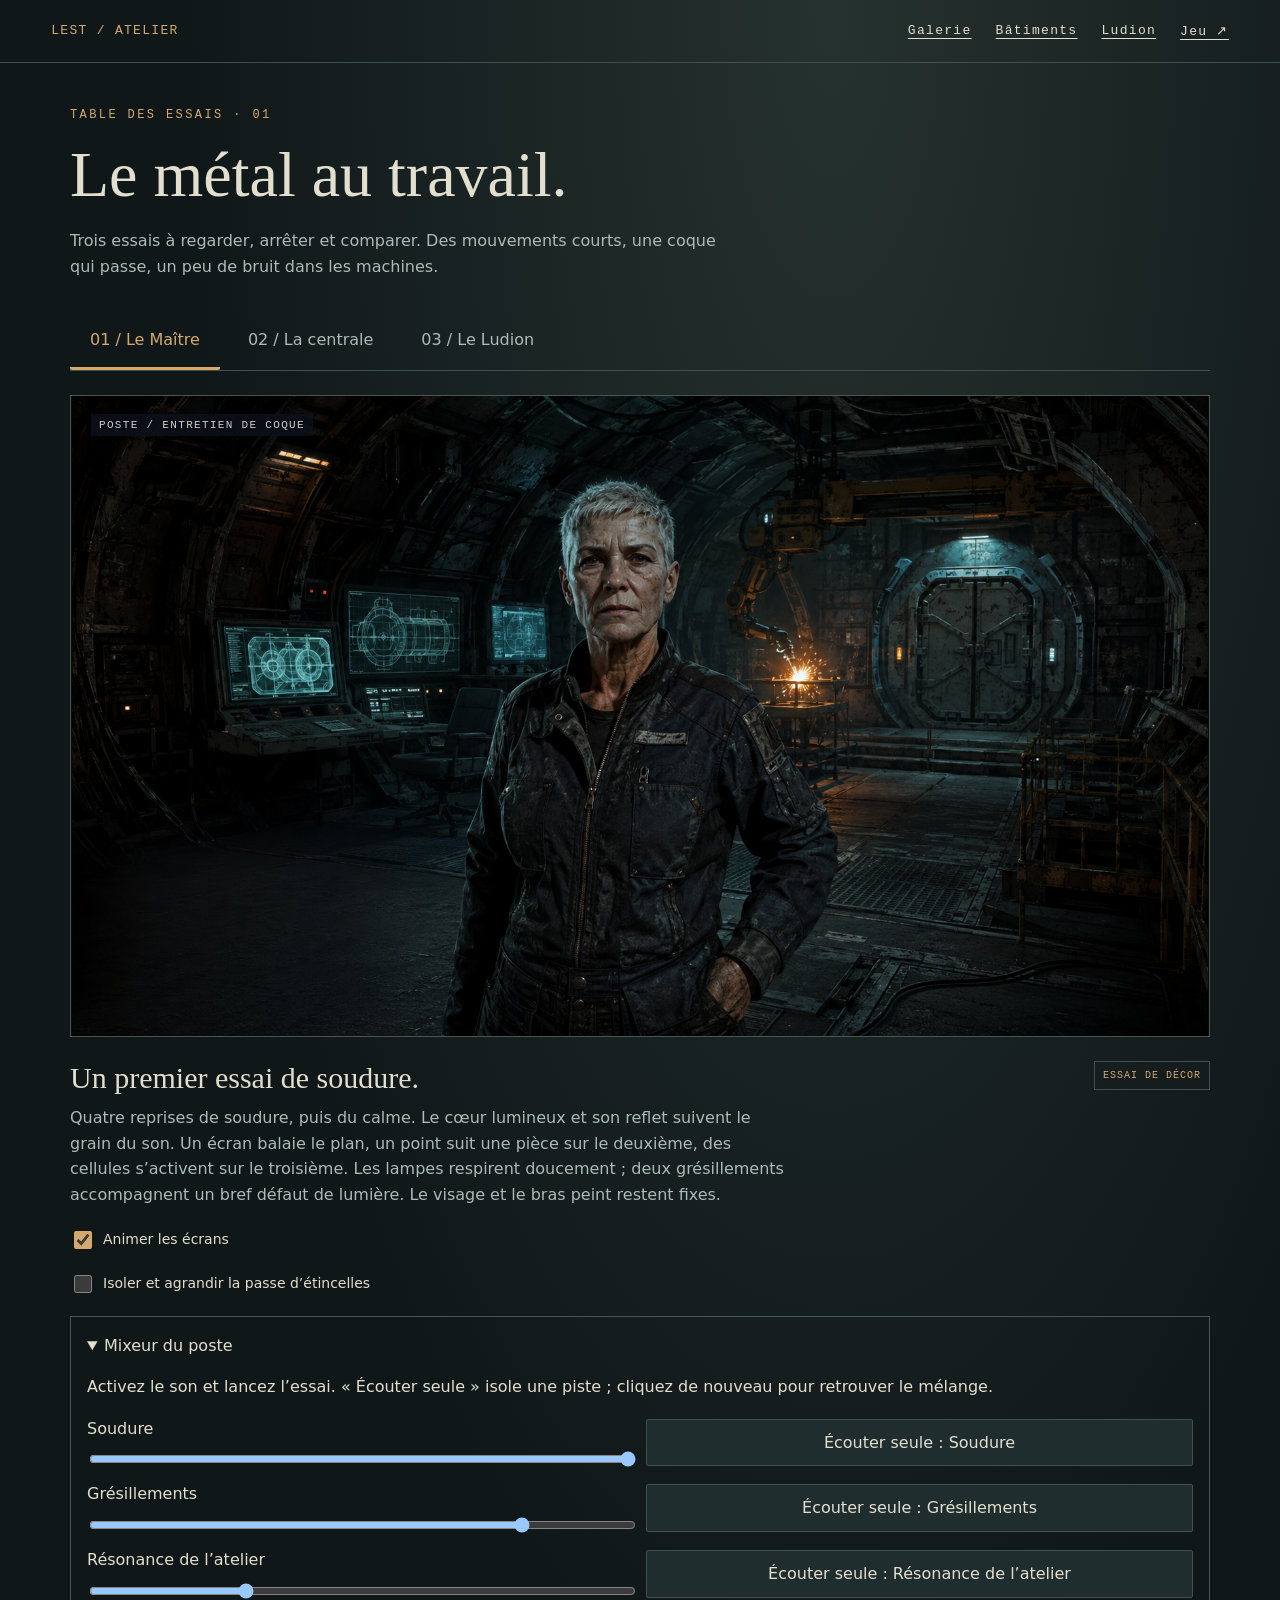
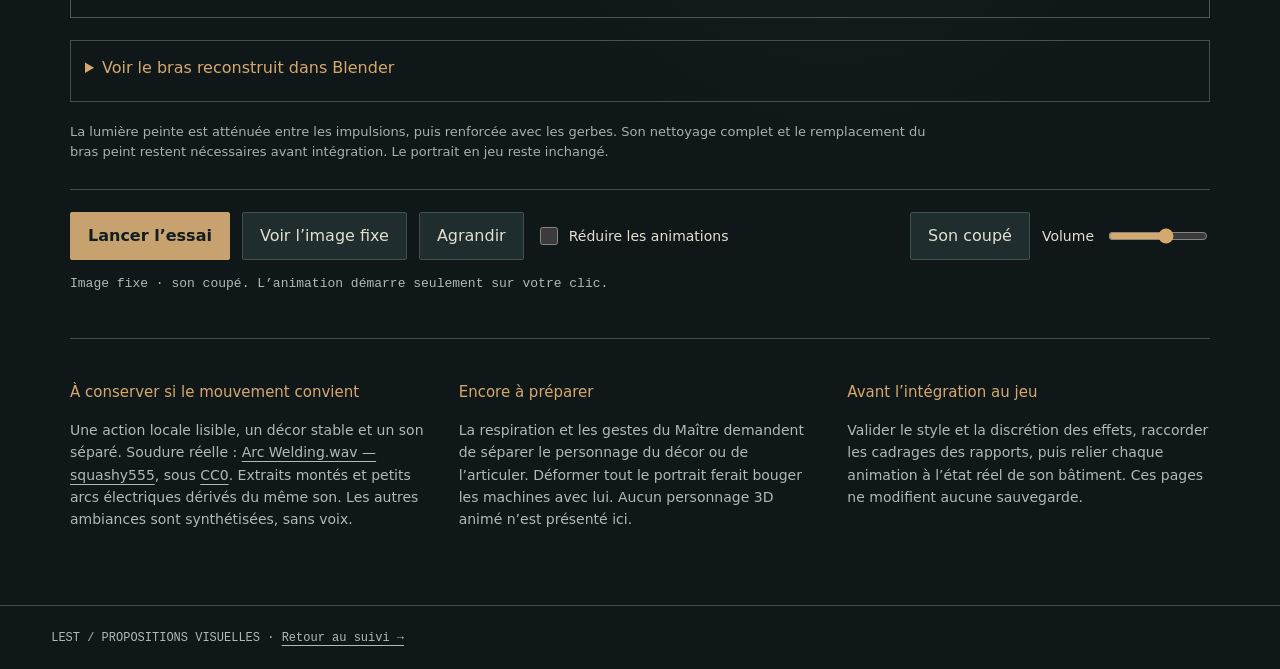
==== animations.html @ 98e08c45 "Publie la composition sonore et visuelle synchronisée du Maître" ====
<!doctype html>
<html lang="fr"><head><meta charset="utf-8"><meta name="viewport" content="width=device-width,initial-scale=1"><title>LEST — essais en mouvement</title><link rel="stylesheet" href="outils/animations/demos.css"></head>
<body><header><a href="atelier.html">LEST / ATELIER</a><nav aria-label="Navigation"><a href="galerie.html">Galerie</a><a href="modeles.html">Bâtiments</a><a href="ludion.html">Ludion</a><a href="index.html">Jeu ↗</a></nav></header>
<main><p class="surtitre">TABLE DES ESSAIS · 01</p><h1>Le métal au travail.</h1><p class="introduction">Trois essais à regarder, arrêter et comparer. Des mouvements courts, une coque qui passe, un peu de bruit dans les machines.</p>
<div class="choix" role="tablist" aria-label="Choisir un essai"><button role="tab" aria-selected="true" aria-controls="maitre" id="onglet-maitre" data-scene="maitre">01 / Le Maître</button><button role="tab" aria-selected="false" aria-controls="centrale" id="onglet-centrale" data-scene="centrale" tabindex="-1">02 / La centrale</button><button role="tab" aria-selected="false" aria-controls="entree" id="onglet-entree" data-scene="entree" tabindex="-1">03 / Le Ludion</button></div>
<section id="maitre" class="essai" role="tabpanel" aria-labelledby="onglet-maitre"><div class="cadre" id="cadre-maitre"><img id="fond-maitre" src="assets/conseiller-maitre.png" alt="Le Maître devant son établi, bras de soudure derrière son épaule"><canvas id="soudure" width="1672" height="941" aria-hidden="true"></canvas><span class="etiquette">POSTE / ENTRETIEN DE COQUE</span><button class="pause-cadre" hidden>Pause</button></div><div class="legende"><div><h2>Un premier essai de soudure.</h2><p>Quatre reprises de soudure, puis du calme. Le cœur lumineux et son reflet suivent le grain du son. Un écran balaie le plan, un point suit une pièce sur le deuxième, des cellules s’activent sur le troisième. Les lampes respirent doucement ; deux grésillements accompagnent un bref défaut de lumière. Le visage et le bras peint restent fixes.</p></div><span class="badge">ESSAI DE DÉCOR</span></div><label class="option"><input id="ecrans-actifs" type="checkbox" checked> Animer les écrans</label><label class="option"><input id="passe-seule" type="checkbox"> Isoler et agrandir la passe d’étincelles</label><details id="mixeur-maitre" open><summary>Mixeur du poste</summary><p>Activez le son et lancez l’essai. « Écouter seule » isole une piste ; cliquez de nouveau pour retrouver le mélange.</p><div class="mixeur"><label>Soudure<input id="mix-soudure" type="range" min="0" max="100" value="100" aria-label="Volume Soudure"></label><button data-solo="soudure" aria-pressed="false">Écouter seule : Soudure</button><label>Grésillements<input id="mix-lampes" type="range" min="0" max="100" value="80" aria-label="Volume Grésillements"></label><button data-solo="lampes" aria-pressed="false">Écouter seule : Grésillements</button><label>Résonance de l’atelier<input id="mix-resonance" type="range" min="0" max="100" value="28" aria-label="Volume Résonance de l’atelier"></label><button data-solo="resonance" aria-pressed="false">Écouter seule : Résonance de l’atelier</button></div></details><details id="bras-etude"><summary>Voir le bras reconstruit dans Blender</summary><div class="bras-apercu"><video id="bras-video" controls muted playsinline loop preload="none" poster="assets/demos/nuit-v01/bras-maitre-repos.png?v=4" data-src="assets/demos/nuit-v01/bras-maitre.mp4?v=4" aria-label="Bras de soudure articulé, proposition Blender"></video><div><h3>Épaule, coude, poignet.</h3><figure class="reference-bras"><div role="img" aria-label="Détail du bras dans le portrait original"></div><figcaption>Référence dans le portrait</figcaption></figure><p>Seconde version : double bras, carters à pans coupés, prises, vérins, flexibles et torche annelée, avec une petite oscillation des articulations. Les parties cachées sont interprétées. Ce bras n’est pas encore superposé au décor : il faut d’abord retirer celui qui est peint.</p><a href="assets/demos/nuit-v01/bras-maitre.glb" download>Télécharger le modèle 3D animé (GLB)</a></div></div></details><p class="limite" id="etat-maitre">La lumière peinte est atténuée entre les impulsions, puis renforcée avec les gerbes. Son nettoyage complet et le remplacement du bras peint restent nécessaires avant intégration. Le portrait en jeu reste inchangé.</p></section>
<section id="centrale" class="essai" role="tabpanel" aria-labelledby="onglet-centrale" hidden><div class="cadre batiment"><img src="assets/demos/nuit-v01/centrale-repos.png" alt="Centrale en acier et bronze, rotor visible dans son carter"><video id="video-centrale" playsinline muted loop preload="none" data-src="assets/demos/nuit-v01/centrale.mp4" aria-label="Boucle de ventilation de la centrale"></video><span class="etiquette">CENTRALE / VENTILATION</span><button class="pause-cadre" hidden>Pause</button></div><div class="legende"><div><h2>Le carter tient. Les pales tournent.</h2><p>Le modèle existant prend son premier mouvement : une ventilation lente, visible au-dessus de la cuve.</p></div><span class="badge">BOUCLE 3D</span></div><p class="limite">L’arrêt est une comparaison visuelle. Cet essai ne commande ni la production ni les stocks du jeu.</p></section>
<section id="entree" class="essai" role="tabpanel" aria-labelledby="onglet-entree" hidden><div class="cadre"><img src="assets/demos/nuit-v01/entree-repos.png" alt="Estran sous la lumière orange d’Amer"><video id="video-entree" playsinline muted preload="none" data-src="assets/demos/nuit-v01/entree.mp4" aria-label="Essai d’entrée du Ludion, quinze secondes"></video><div id="texte-entree" aria-hidden="true"></div><span class="etiquette">AMER / PREMIÈRE APPROCHE</span><button class="pause-cadre" hidden>Pause</button></div><div class="legende"><div><h2>Du corps lointain aux reprises de coque.</h2><p>Estran, le passage du Ludion, puis une consigne écrite sur le métal. Trois plans, quinze secondes.</p></div><span class="badge">MONTAGE 3D</span></div><label class="option"><input type="checkbox" id="avec-texte"> Afficher des lignes du prologue au centre</label><p class="limite">Texture d’Estran partagée avec l’atlas. Nouveau modèle du Ludion ; matières et mouvement encore à valider. L’ancienne cinématique est conservée dans la galerie.</p></section>
<div class="commandes"><button id="lecture" class="primaire">Lancer l’essai</button><button id="fixe">Voir l’image fixe</button><button id="plein-ecran">Agrandir</button><label><input type="checkbox" id="reduire"> Réduire les animations</label><div class="son"><button id="son" aria-pressed="false">Son coupé</button><label for="volume">Volume</label><input id="volume" type="range" min="0" max="100" value="60"></div></div><p id="statut" role="status">Image fixe · son coupé. L’animation démarre seulement sur votre clic.</p>
<div class="bilan"><article><h3>À conserver si le mouvement convient</h3><p>Une action locale lisible, un décor stable et un son séparé. Soudure réelle : <a href="https://freesound.org/people/squashy555/sounds/256915/">Arc Welding.wav — squashy555</a>, sous <a href="https://creativecommons.org/publicdomain/zero/1.0/">CC0</a>. Extraits montés et petits arcs électriques dérivés du même son. Les autres ambiances sont synthétisées, sans voix.</p></article><article><h3>Encore à préparer</h3><p>La respiration et les gestes du Maître demandent de séparer le personnage du décor ou de l’articuler. Déformer tout le portrait ferait bouger les machines avec lui. Aucun personnage 3D animé n’est présenté ici.</p></article><article><h3>Avant l’intégration au jeu</h3><p>Valider le style et la discrétion des effets, raccorder les cadrages des rapports, puis relier chaque animation à l’état réel de son bâtiment. Ces pages ne modifient aucune sauvegarde.</p></article></div>
</main><footer>LEST / PROPOSITIONS VISUELLES · <a href="atelier.html">Retour au suivi →</a></footer><script src="outils/animations/rythme-maitre.js?v=5"></script><script src="outils/animations/poste-maitre.js?v=5"></script><script src="outils/animations/sons-maitre.js?v=5"></script><script src="outils/animations/mixeur.js?v=5"></script><script src="outils/animations/demos.js?v=5"></script></body></html>
---- outils/animations/demos.css ----
:root{color-scheme:dark;--fond:#101719;--texte:#e2dfcf;--pale:#adbbb7;--cuivre:#d5a96e;--trait:#40504d}*{box-sizing:border-box}body{margin:0;background:radial-gradient(ellipse at 65% 0,#26322f,transparent 55%),var(--fond);color:var(--texte);font:16px/1.6 system-ui,sans-serif}a{color:inherit;text-underline-offset:4px}header{padding:23px 4vw;border-bottom:1px solid var(--trait);display:flex;justify-content:space-between;gap:20px;font:13px monospace;letter-spacing:.1em}header>a{text-decoration:none;color:var(--cuivre)}nav{display:flex;gap:24px}main{max-width:1200px;margin:auto;padding:45px 30px 60px}.surtitre{font:12px monospace;letter-spacing:.2em;color:var(--cuivre);margin:0}h1{font:clamp(36px,5vw,65px)/1.1 Georgia,serif;font-weight:400;margin:18px 0}.introduction{max-width:670px;color:var(--pale);margin:0 0 32px}.choix{display:flex;border-bottom:1px solid var(--trait);gap:8px;margin-bottom:24px}button{font:inherit;color:var(--texte);background:#202d2e;border:1px solid var(--trait);padding:10px 17px;cursor:pointer;min-height:44px;border-radius:2px}button:hover{border-color:var(--cuivre)}button:focus-visible,input:focus-visible,a:focus-visible{outline:2px solid #a1d6d1;outline-offset:4px}.choix button{border:0;background:none;color:var(--pale);border-bottom:3px solid transparent;padding:15px 20px}.choix button[aria-selected=true]{color:var(--cuivre);border-bottom-color:var(--cuivre)}[hidden]{display:none!important}.cadre{position:relative;width:100%;aspect-ratio:1672/941;background:#080b0c;overflow:hidden;border:1px solid #4b5550}.cadre img,.cadre video,.cadre canvas{position:absolute;inset:0;width:100%;height:100%;object-fit:contain}.cadre video{opacity:0}.cadre video.pret{opacity:1}.cadre.batiment{aspect-ratio:16/9;background:#3a3a3a}.etiquette{position:absolute;top:18px;left:20px;padding:5px 8px;background:#0c111bcc;color:#c9d1ca;font:11px monospace;letter-spacing:.12em}.cadre:fullscreen{width:100vw;height:100vh;border:0;aspect-ratio:auto}.cadre:fullscreen canvas{object-fit:contain}.legende{display:flex;justify-content:space-between;gap:30px;margin-top:24px}h2{font:30px/1.15 Georgia,serif;font-weight:400;margin:0 0 10px}.legende p{color:var(--pale);max-width:720px;margin:0}.badge{font:10px monospace;letter-spacing:.1em;color:var(--cuivre);white-space:nowrap;align-self:flex-start;border:1px solid var(--trait);padding:8px}.limite{font-size:13px;color:#a4b2ad;margin:20px 0 26px;max-width:870px}.commandes{display:flex;gap:12px;align-items:center;flex-wrap:wrap;border-top:1px solid var(--trait);padding-top:22px}.primaire{background:#c7a26e;color:#111d1f;border-color:#c7a26e;font-weight:650}.commandes label,.option{font-size:14px;display:flex;align-items:center;gap:8px}.son{display:flex;align-items:center;gap:12px;margin-left:auto}.son input{width:100px;accent-color:var(--cuivre)}input[type=checkbox]{width:18px;height:18px;accent-color:var(--cuivre)}#statut{color:var(--pale);font:13px monospace;min-height:2em;margin:16px 0 36px}.bilan{display:grid;grid-template-columns:repeat(3,1fr);gap:26px;border-top:1px solid var(--trait);padding-top:26px}.bilan h3{font-size:15px;color:var(--cuivre);font-weight:500}.bilan p{font-size:14px;color:var(--pale)}footer{border-top:1px solid var(--trait);padding:25px 4vw;color:var(--pale);font:12px monospace}.option{margin-top:20px}#texte-entree{position:absolute;inset:0;display:flex;align-items:center;justify-content:center;text-align:center;padding:10%;font:clamp(16px,3vw,34px)/1.35 Georgia,serif;color:#efdfc4;text-shadow:0 2px 12px #000,0 0 30px #000;pointer-events:none}@media(max-width:700px){header{flex-direction:column;padding:20px}nav{gap:18px;flex-wrap:wrap}main{padding:28px 16px 40px}.choix{gap:0}.choix button{font-size:12px;padding:13px 9px;flex:1}.etiquette{font-size:8px;top:8px;left:8px;padding:3px}.legende{display:block;margin-top:20px}h2{font-size:26px}.badge{display:inline-block;margin-top:14px}.son{margin-left:0;flex-wrap:wrap}.bilan{grid-template-columns:1fr;gap:0}.commandes{gap:10px}.commandes button{padding:10px 12px}.cadre.batiment{aspect-ratio:1}#statut{line-height:1.5}}

.pause-cadre{position:absolute;bottom:14px;right:14px;background:#101719dc;border-color:#82978d;z-index:2}

#bras-etude{margin-top:22px;border:1px solid var(--trait);padding:14px}#bras-etude summary{cursor:pointer;min-height:32px;color:var(--cuivre)}.bras-apercu{display:grid;grid-template-columns:minmax(0,1fr) minmax(0,1fr);gap:24px;margin-top:18px}.bras-apercu video{width:100%;background:#393939}.bras-apercu p{color:var(--pale);font-size:14px}@media(max-width:700px){.bras-apercu{grid-template-columns:1fr}}

.mixeur{display:grid;grid-template-columns:minmax(160px,1fr) minmax(130px,1fr);gap:12px;align-items:center}.mixeur label{display:grid;gap:8px}.mixeur input{width:100%}.mixeur button[aria-pressed=true]{background:#456462;border-color:#ade8d5}#mixeur-maitre{margin:20px 0;padding:16px;border:1px solid #475753}

.reference-bras{width:170px;margin:12px 0}.reference-bras div{aspect-ratio:5/6;background-image:url(../../assets/conseiller-maitre.png);background-size:668.8% 313.67%;background-position:65.4% 19.5%}.reference-bras figcaption{font-size:12px;color:#a6b7b2;margin-top:5px}
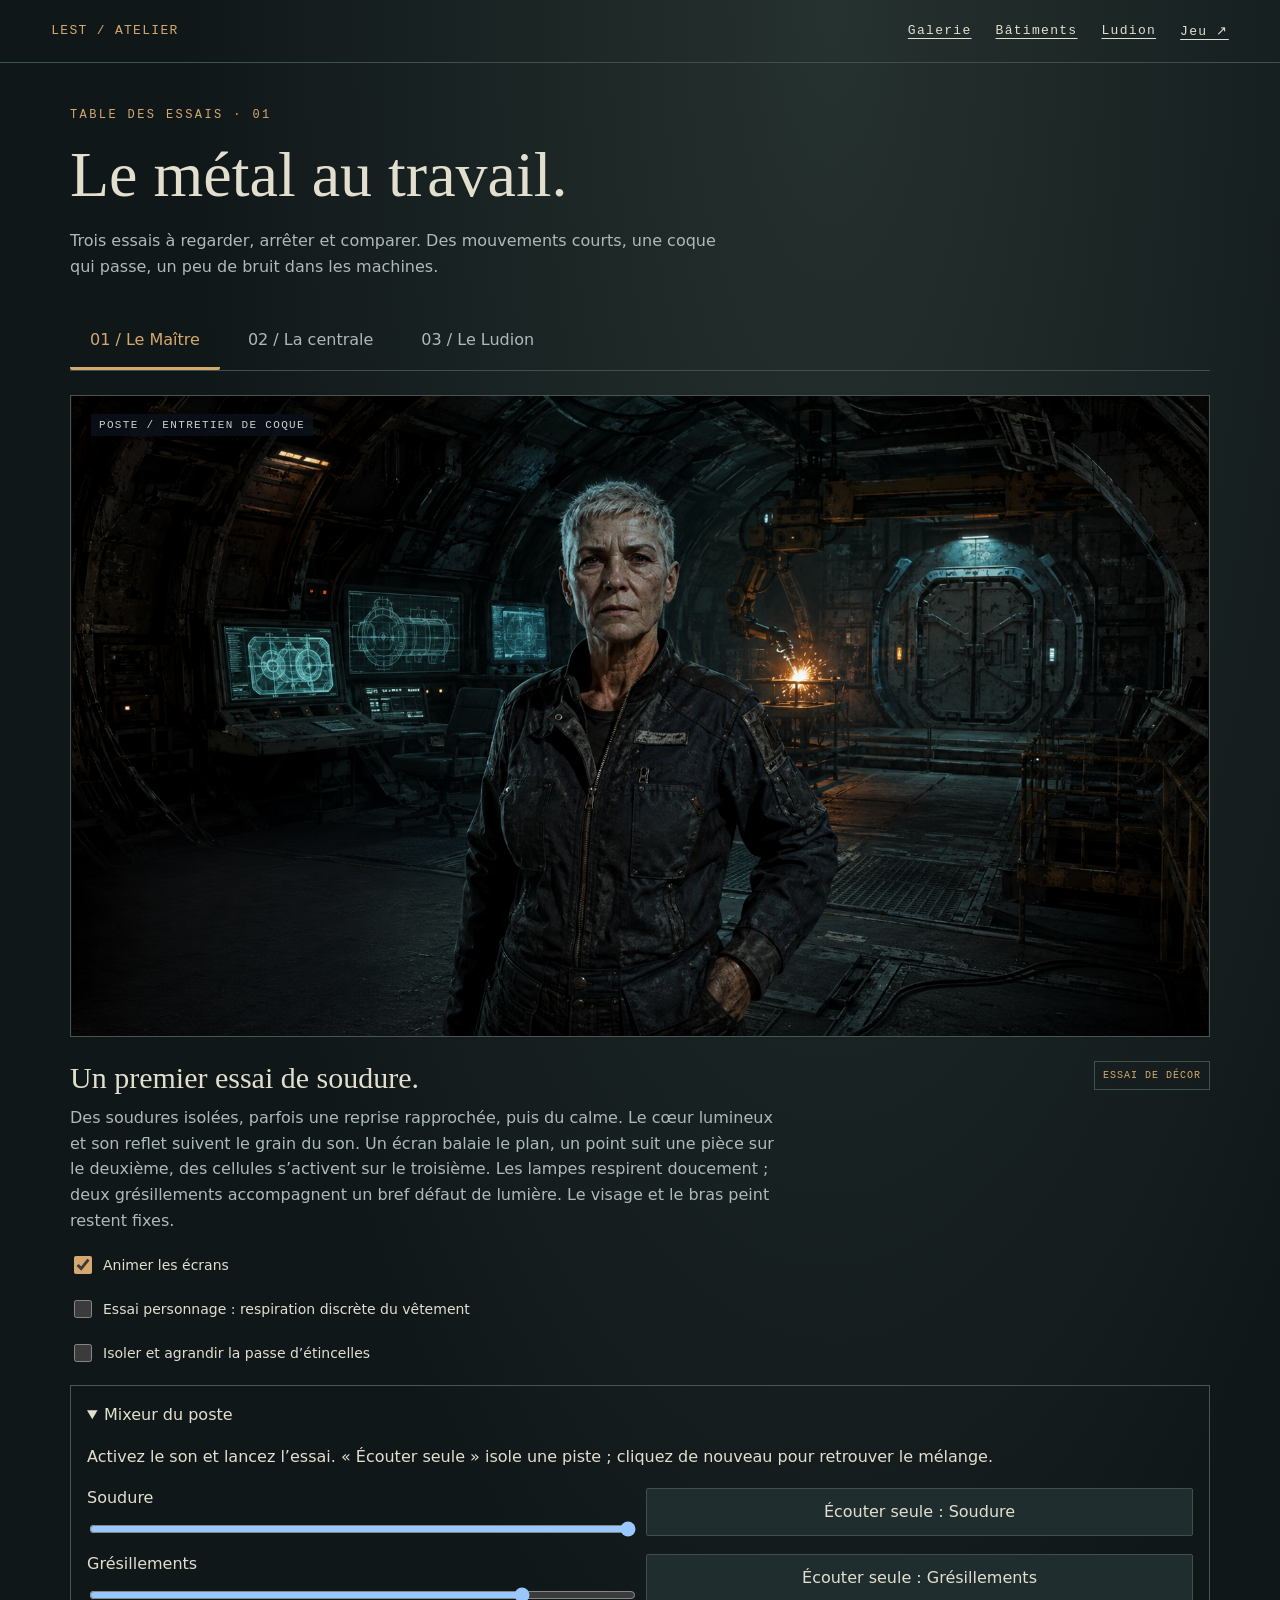
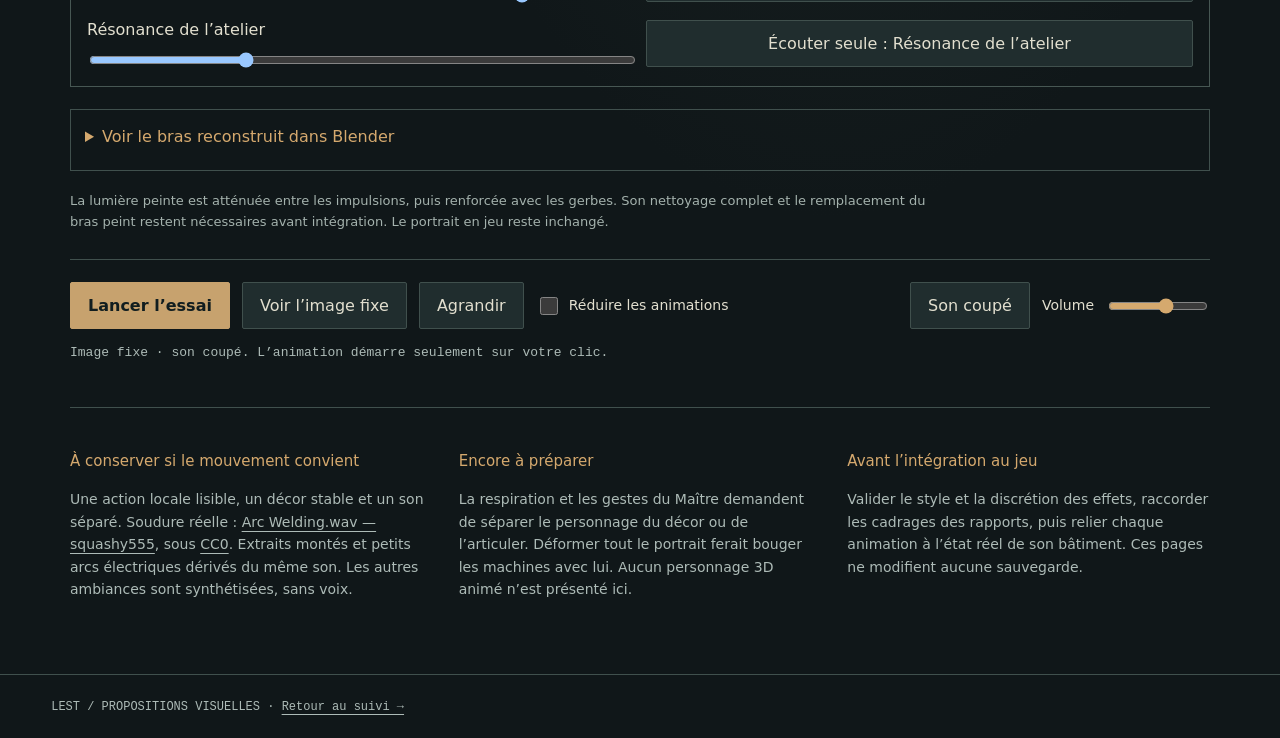
==== commit 5a290334: "Publier le bras sonore et l’essai de respiration" ====
--- a/animations.html
+++ b/animations.html
@@ -3,9 +3,9 @@
 <body><header><a href="atelier.html">LEST / ATELIER</a><nav aria-label="Navigation"><a href="galerie.html">Galerie</a><a href="modeles.html">Bâtiments</a><a href="ludion.html">Ludion</a><a href="index.html">Jeu ↗</a></nav></header>
 <main><p class="surtitre">TABLE DES ESSAIS · 01</p><h1>Le métal au travail.</h1><p class="introduction">Trois essais à regarder, arrêter et comparer. Des mouvements courts, une coque qui passe, un peu de bruit dans les machines.</p>
 <div class="choix" role="tablist" aria-label="Choisir un essai"><button role="tab" aria-selected="true" aria-controls="maitre" id="onglet-maitre" data-scene="maitre">01 / Le Maître</button><button role="tab" aria-selected="false" aria-controls="centrale" id="onglet-centrale" data-scene="centrale" tabindex="-1">02 / La centrale</button><button role="tab" aria-selected="false" aria-controls="entree" id="onglet-entree" data-scene="entree" tabindex="-1">03 / Le Ludion</button></div>
-<section id="maitre" class="essai" role="tabpanel" aria-labelledby="onglet-maitre"><div class="cadre" id="cadre-maitre"><img id="fond-maitre" src="assets/conseiller-maitre.png" alt="Le Maître devant son établi, bras de soudure derrière son épaule"><canvas id="soudure" width="1672" height="941" aria-hidden="true"></canvas><span class="etiquette">POSTE / ENTRETIEN DE COQUE</span><button class="pause-cadre" hidden>Pause</button></div><div class="legende"><div><h2>Un premier essai de soudure.</h2><p>Quatre reprises de soudure, puis du calme. Le cœur lumineux et son reflet suivent le grain du son. Un écran balaie le plan, un point suit une pièce sur le deuxième, des cellules s’activent sur le troisième. Les lampes respirent doucement ; deux grésillements accompagnent un bref défaut de lumière. Le visage et le bras peint restent fixes.</p></div><span class="badge">ESSAI DE DÉCOR</span></div><label class="option"><input id="ecrans-actifs" type="checkbox" checked> Animer les écrans</label><label class="option"><input id="passe-seule" type="checkbox"> Isoler et agrandir la passe d’étincelles</label><details id="mixeur-maitre" open><summary>Mixeur du poste</summary><p>Activez le son et lancez l’essai. « Écouter seule » isole une piste ; cliquez de nouveau pour retrouver le mélange.</p><div class="mixeur"><label>Soudure<input id="mix-soudure" type="range" min="0" max="100" value="100" aria-label="Volume Soudure"></label><button data-solo="soudure" aria-pressed="false">Écouter seule : Soudure</button><label>Grésillements<input id="mix-lampes" type="range" min="0" max="100" value="80" aria-label="Volume Grésillements"></label><button data-solo="lampes" aria-pressed="false">Écouter seule : Grésillements</button><label>Résonance de l’atelier<input id="mix-resonance" type="range" min="0" max="100" value="28" aria-label="Volume Résonance de l’atelier"></label><button data-solo="resonance" aria-pressed="false">Écouter seule : Résonance de l’atelier</button></div></details><details id="bras-etude"><summary>Voir le bras reconstruit dans Blender</summary><div class="bras-apercu"><video id="bras-video" controls muted playsinline loop preload="none" poster="assets/demos/nuit-v01/bras-maitre-repos.png?v=4" data-src="assets/demos/nuit-v01/bras-maitre.mp4?v=4" aria-label="Bras de soudure articulé, proposition Blender"></video><div><h3>Épaule, coude, poignet.</h3><figure class="reference-bras"><div role="img" aria-label="Détail du bras dans le portrait original"></div><figcaption>Référence dans le portrait</figcaption></figure><p>Seconde version : double bras, carters à pans coupés, prises, vérins, flexibles et torche annelée, avec une petite oscillation des articulations. Les parties cachées sont interprétées. Ce bras n’est pas encore superposé au décor : il faut d’abord retirer celui qui est peint.</p><a href="assets/demos/nuit-v01/bras-maitre.glb" download>Télécharger le modèle 3D animé (GLB)</a></div></div></details><p class="limite" id="etat-maitre">La lumière peinte est atténuée entre les impulsions, puis renforcée avec les gerbes. Son nettoyage complet et le remplacement du bras peint restent nécessaires avant intégration. Le portrait en jeu reste inchangé.</p></section>
+<section id="maitre" class="essai" role="tabpanel" aria-labelledby="onglet-maitre"><div class="cadre" id="cadre-maitre"><img id="fond-maitre" src="assets/conseiller-maitre.png" alt="Le Maître devant son établi, bras de soudure derrière son épaule"><canvas id="personnage" width="1672" height="941" aria-hidden="true"></canvas><canvas id="soudure" width="1672" height="941" aria-hidden="true"></canvas><span class="etiquette">POSTE / ENTRETIEN DE COQUE</span><button class="pause-cadre" hidden>Pause</button></div><div class="legende"><div><h2>Un premier essai de soudure.</h2><p>Des soudures isolées, parfois une reprise rapprochée, puis du calme. Le cœur lumineux et son reflet suivent le grain du son. Un écran balaie le plan, un point suit une pièce sur le deuxième, des cellules s’activent sur le troisième. Les lampes respirent doucement ; deux grésillements accompagnent un bref défaut de lumière. Le visage et le bras peint restent fixes.</p></div><span class="badge">ESSAI DE DÉCOR</span></div><label class="option"><input id="ecrans-actifs" type="checkbox" checked> Animer les écrans</label><label class="option"><input id="personnage-actif" type="checkbox"> Essai personnage : respiration discrète du vêtement</label><label class="option"><input id="passe-seule" type="checkbox"> Isoler et agrandir la passe d’étincelles</label><details id="mixeur-maitre" open><summary>Mixeur du poste</summary><p>Activez le son et lancez l’essai. « Écouter seule » isole une piste ; cliquez de nouveau pour retrouver le mélange.</p><div class="mixeur"><label>Soudure<input id="mix-soudure" type="range" min="0" max="100" value="100" aria-label="Volume Soudure"></label><button data-solo="soudure" aria-pressed="false">Écouter seule : Soudure</button><label>Grésillements<input id="mix-lampes" type="range" min="0" max="100" value="80" aria-label="Volume Grésillements"></label><button data-solo="lampes" aria-pressed="false">Écouter seule : Grésillements</button><label>Résonance de l’atelier<input id="mix-resonance" type="range" min="0" max="100" value="28" aria-label="Volume Résonance de l’atelier"></label><button data-solo="resonance" aria-pressed="false">Écouter seule : Résonance de l’atelier</button></div></details><details id="bras-etude"><summary>Voir le bras reconstruit dans Blender</summary><div class="bras-apercu"><video id="bras-video" controls muted playsinline loop preload="none" poster="assets/demos/nuit-v01/bras-maitre-repos.png?v=7" data-src="assets/demos/nuit-v01/bras-maitre.mp4?v=7" aria-label="Bras de soudure articulé, proposition Blender"></video><div><h3>Se dégager. Revenir. Souder.</h3><button id="son-bras" aria-pressed="false">Activer le son du bras</button><figure class="reference-bras"><div role="img" aria-label="Détail du bras dans le portrait original"></div><figcaption>Référence dans le portrait</figcaption></figure><p>Retrait rapide, retour franc, approche lente puis torche stable sur la pièce pendant la soudure. Vingt secondes, avec des soudures isolées et une paire rapprochée. Le moteur suit les déplacements ; le crépitement accompagne le contact. Les parties cachées sont interprétées. Ce bras n’est pas encore superposé au décor : il faut d’abord retirer celui qui est peint.</p><a href="assets/demos/nuit-v01/bras-maitre.glb?v=7" download>Télécharger le modèle 3D animé (GLB)</a></div></div></details><p class="limite" id="etat-maitre">La lumière peinte est atténuée entre les impulsions, puis renforcée avec les gerbes. Son nettoyage complet et le remplacement du bras peint restent nécessaires avant intégration. Le portrait en jeu reste inchangé.</p></section>
 <section id="centrale" class="essai" role="tabpanel" aria-labelledby="onglet-centrale" hidden><div class="cadre batiment"><img src="assets/demos/nuit-v01/centrale-repos.png" alt="Centrale en acier et bronze, rotor visible dans son carter"><video id="video-centrale" playsinline muted loop preload="none" data-src="assets/demos/nuit-v01/centrale.mp4" aria-label="Boucle de ventilation de la centrale"></video><span class="etiquette">CENTRALE / VENTILATION</span><button class="pause-cadre" hidden>Pause</button></div><div class="legende"><div><h2>Le carter tient. Les pales tournent.</h2><p>Le modèle existant prend son premier mouvement : une ventilation lente, visible au-dessus de la cuve.</p></div><span class="badge">BOUCLE 3D</span></div><p class="limite">L’arrêt est une comparaison visuelle. Cet essai ne commande ni la production ni les stocks du jeu.</p></section>
 <section id="entree" class="essai" role="tabpanel" aria-labelledby="onglet-entree" hidden><div class="cadre"><img src="assets/demos/nuit-v01/entree-repos.png" alt="Estran sous la lumière orange d’Amer"><video id="video-entree" playsinline muted preload="none" data-src="assets/demos/nuit-v01/entree.mp4" aria-label="Essai d’entrée du Ludion, quinze secondes"></video><div id="texte-entree" aria-hidden="true"></div><span class="etiquette">AMER / PREMIÈRE APPROCHE</span><button class="pause-cadre" hidden>Pause</button></div><div class="legende"><div><h2>Du corps lointain aux reprises de coque.</h2><p>Estran, le passage du Ludion, puis une consigne écrite sur le métal. Trois plans, quinze secondes.</p></div><span class="badge">MONTAGE 3D</span></div><label class="option"><input type="checkbox" id="avec-texte"> Afficher des lignes du prologue au centre</label><p class="limite">Texture d’Estran partagée avec l’atlas. Nouveau modèle du Ludion ; matières et mouvement encore à valider. L’ancienne cinématique est conservée dans la galerie.</p></section>
 <div class="commandes"><button id="lecture" class="primaire">Lancer l’essai</button><button id="fixe">Voir l’image fixe</button><button id="plein-ecran">Agrandir</button><label><input type="checkbox" id="reduire"> Réduire les animations</label><div class="son"><button id="son" aria-pressed="false">Son coupé</button><label for="volume">Volume</label><input id="volume" type="range" min="0" max="100" value="60"></div></div><p id="statut" role="status">Image fixe · son coupé. L’animation démarre seulement sur votre clic.</p>
 <div class="bilan"><article><h3>À conserver si le mouvement convient</h3><p>Une action locale lisible, un décor stable et un son séparé. Soudure réelle : <a href="https://freesound.org/people/squashy555/sounds/256915/">Arc Welding.wav — squashy555</a>, sous <a href="https://creativecommons.org/publicdomain/zero/1.0/">CC0</a>. Extraits montés et petits arcs électriques dérivés du même son. Les autres ambiances sont synthétisées, sans voix.</p></article><article><h3>Encore à préparer</h3><p>La respiration et les gestes du Maître demandent de séparer le personnage du décor ou de l’articuler. Déformer tout le portrait ferait bouger les machines avec lui. Aucun personnage 3D animé n’est présenté ici.</p></article><article><h3>Avant l’intégration au jeu</h3><p>Valider le style et la discrétion des effets, raccorder les cadrages des rapports, puis relier chaque animation à l’état réel de son bâtiment. Ces pages ne modifient aucune sauvegarde.</p></article></div>
-</main><footer>LEST / PROPOSITIONS VISUELLES · <a href="atelier.html">Retour au suivi →</a></footer><script src="outils/animations/rythme-maitre.js?v=5"></script><script src="outils/animations/poste-maitre.js?v=5"></script><script src="outils/animations/sons-maitre.js?v=5"></script><script src="outils/animations/mixeur.js?v=5"></script><script src="outils/animations/demos.js?v=5"></script></body></html>
+</main><footer>LEST / PROPOSITIONS VISUELLES · <a href="atelier.html">Retour au suivi →</a></footer><script src="outils/animations/rythme-maitre.js?v=7"></script><script src="outils/animations/poste-maitre.js?v=5"></script><script src="outils/animations/sons-maitre.js?v=7"></script><script src="outils/animations/mixeur.js?v=5"></script><script src="outils/animations/personnage-maitre.js?v=7"></script><script src="outils/animations/demos.js?v=7"></script></body></html>
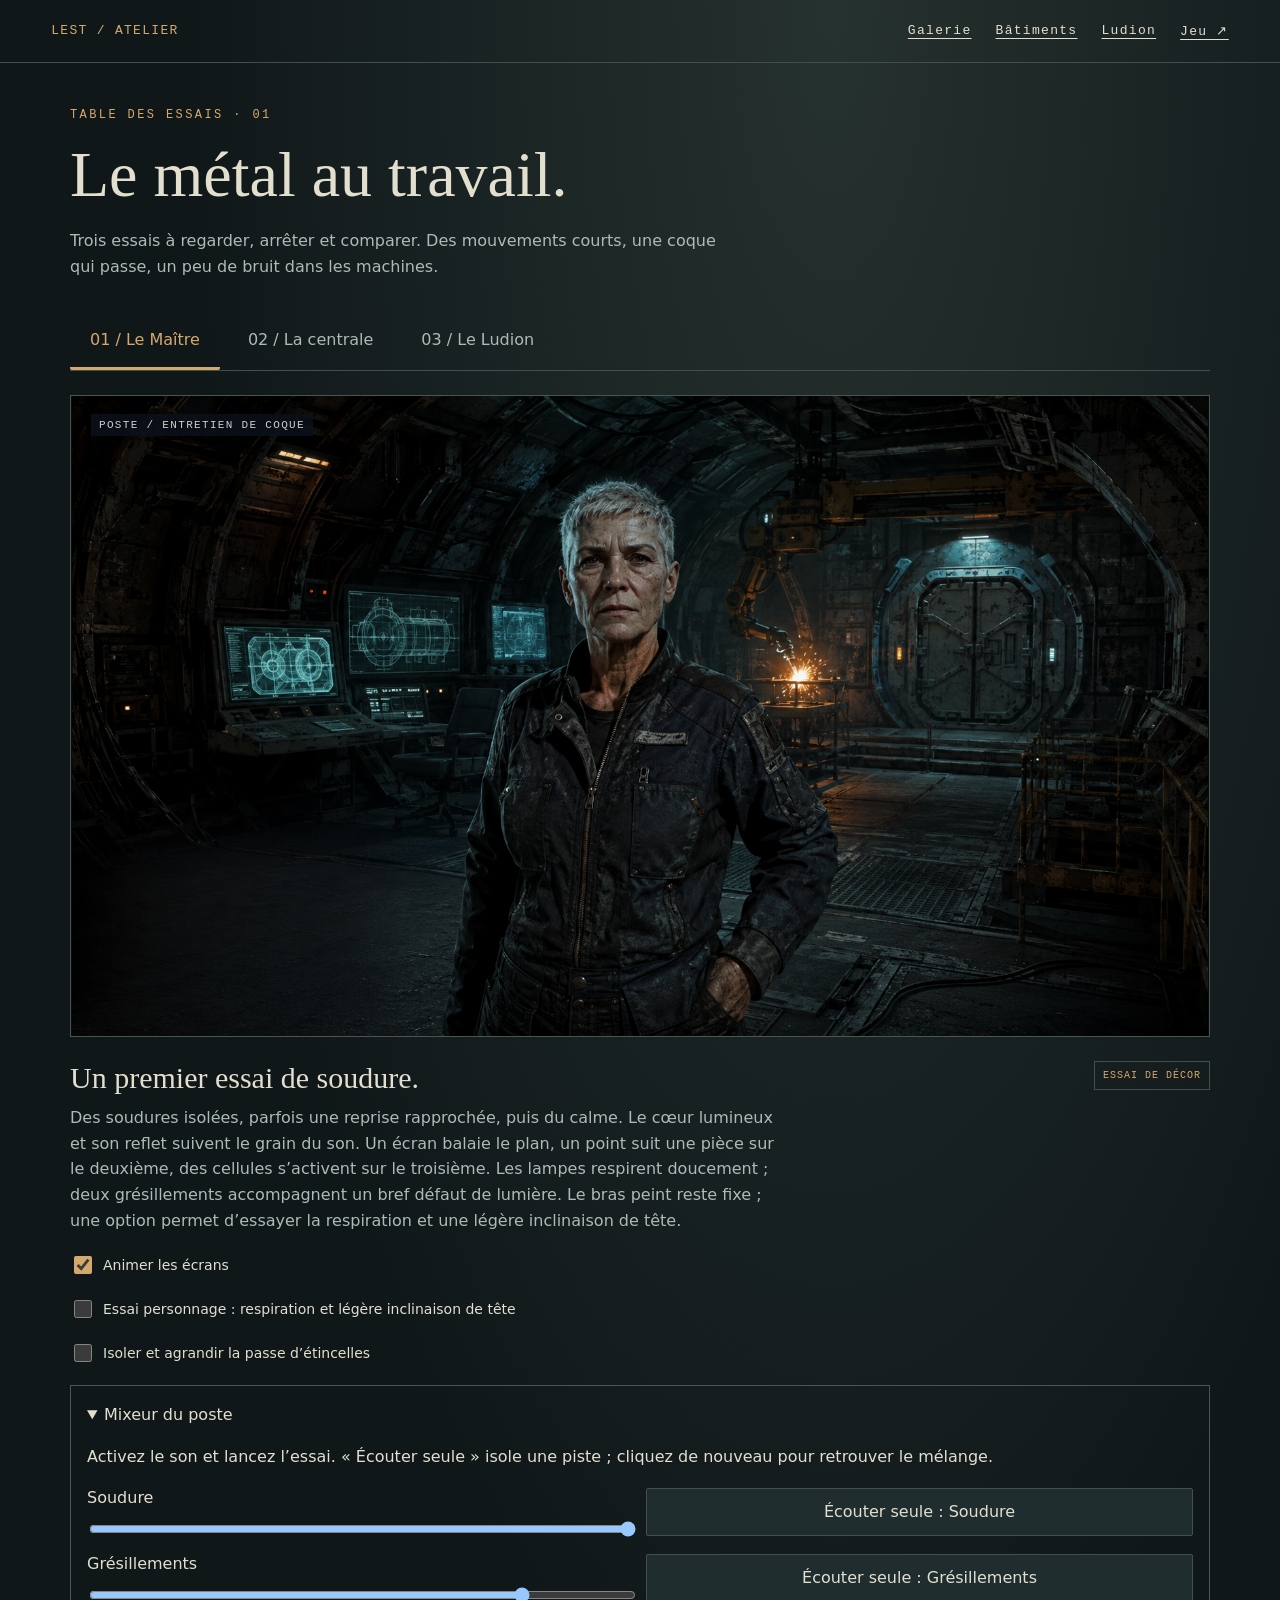
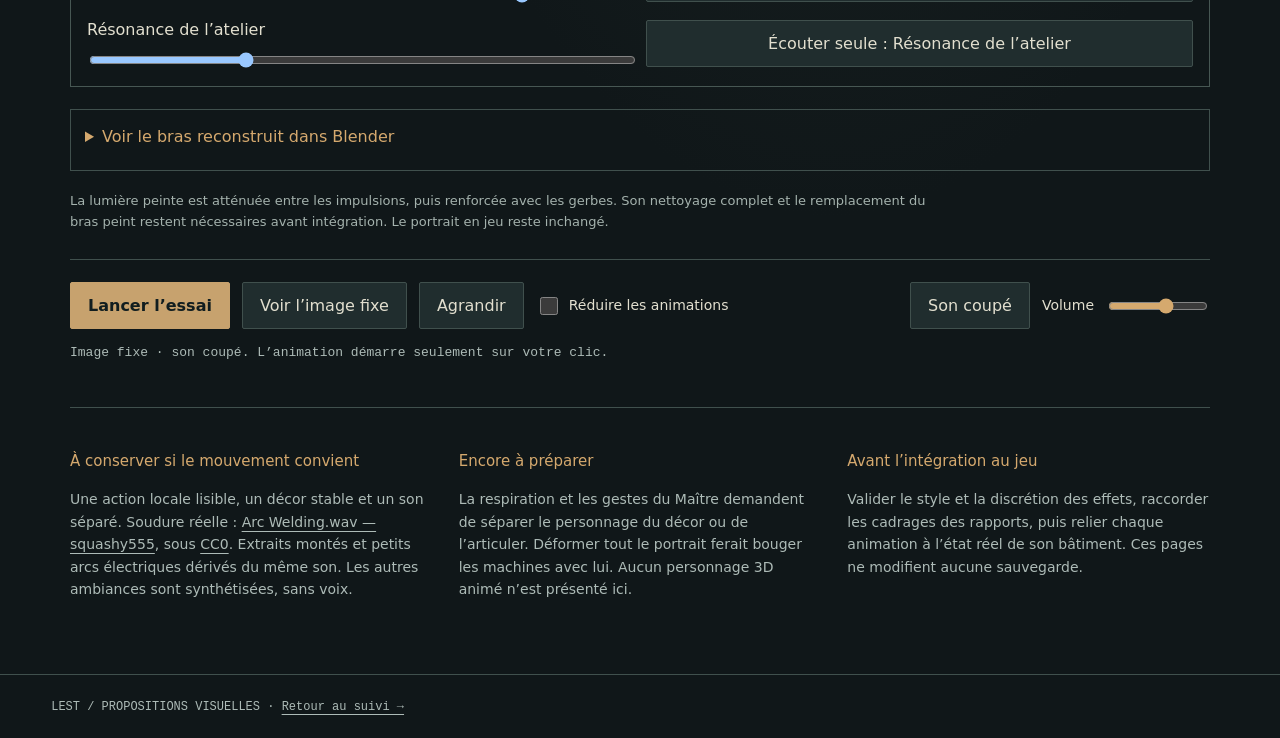
==== commit 05ba8822: "Affiner les mouvements du Maître et hausser le moteur du bras" ====
--- a/animations.html
+++ b/animations.html
@@ -3,9 +3,9 @@
 <body><header><a href="atelier.html">LEST / ATELIER</a><nav aria-label="Navigation"><a href="galerie.html">Galerie</a><a href="modeles.html">Bâtiments</a><a href="ludion.html">Ludion</a><a href="index.html">Jeu ↗</a></nav></header>
 <main><p class="surtitre">TABLE DES ESSAIS · 01</p><h1>Le métal au travail.</h1><p class="introduction">Trois essais à regarder, arrêter et comparer. Des mouvements courts, une coque qui passe, un peu de bruit dans les machines.</p>
 <div class="choix" role="tablist" aria-label="Choisir un essai"><button role="tab" aria-selected="true" aria-controls="maitre" id="onglet-maitre" data-scene="maitre">01 / Le Maître</button><button role="tab" aria-selected="false" aria-controls="centrale" id="onglet-centrale" data-scene="centrale" tabindex="-1">02 / La centrale</button><button role="tab" aria-selected="false" aria-controls="entree" id="onglet-entree" data-scene="entree" tabindex="-1">03 / Le Ludion</button></div>
-<section id="maitre" class="essai" role="tabpanel" aria-labelledby="onglet-maitre"><div class="cadre" id="cadre-maitre"><img id="fond-maitre" src="assets/conseiller-maitre.png" alt="Le Maître devant son établi, bras de soudure derrière son épaule"><canvas id="personnage" width="1672" height="941" aria-hidden="true"></canvas><canvas id="soudure" width="1672" height="941" aria-hidden="true"></canvas><span class="etiquette">POSTE / ENTRETIEN DE COQUE</span><button class="pause-cadre" hidden>Pause</button></div><div class="legende"><div><h2>Un premier essai de soudure.</h2><p>Des soudures isolées, parfois une reprise rapprochée, puis du calme. Le cœur lumineux et son reflet suivent le grain du son. Un écran balaie le plan, un point suit une pièce sur le deuxième, des cellules s’activent sur le troisième. Les lampes respirent doucement ; deux grésillements accompagnent un bref défaut de lumière. Le visage et le bras peint restent fixes.</p></div><span class="badge">ESSAI DE DÉCOR</span></div><label class="option"><input id="ecrans-actifs" type="checkbox" checked> Animer les écrans</label><label class="option"><input id="personnage-actif" type="checkbox"> Essai personnage : respiration discrète du vêtement</label><label class="option"><input id="passe-seule" type="checkbox"> Isoler et agrandir la passe d’étincelles</label><details id="mixeur-maitre" open><summary>Mixeur du poste</summary><p>Activez le son et lancez l’essai. « Écouter seule » isole une piste ; cliquez de nouveau pour retrouver le mélange.</p><div class="mixeur"><label>Soudure<input id="mix-soudure" type="range" min="0" max="100" value="100" aria-label="Volume Soudure"></label><button data-solo="soudure" aria-pressed="false">Écouter seule : Soudure</button><label>Grésillements<input id="mix-lampes" type="range" min="0" max="100" value="80" aria-label="Volume Grésillements"></label><button data-solo="lampes" aria-pressed="false">Écouter seule : Grésillements</button><label>Résonance de l’atelier<input id="mix-resonance" type="range" min="0" max="100" value="28" aria-label="Volume Résonance de l’atelier"></label><button data-solo="resonance" aria-pressed="false">Écouter seule : Résonance de l’atelier</button></div></details><details id="bras-etude"><summary>Voir le bras reconstruit dans Blender</summary><div class="bras-apercu"><video id="bras-video" controls muted playsinline loop preload="none" poster="assets/demos/nuit-v01/bras-maitre-repos.png?v=7" data-src="assets/demos/nuit-v01/bras-maitre.mp4?v=7" aria-label="Bras de soudure articulé, proposition Blender"></video><div><h3>Se dégager. Revenir. Souder.</h3><button id="son-bras" aria-pressed="false">Activer le son du bras</button><figure class="reference-bras"><div role="img" aria-label="Détail du bras dans le portrait original"></div><figcaption>Référence dans le portrait</figcaption></figure><p>Retrait rapide, retour franc, approche lente puis torche stable sur la pièce pendant la soudure. Vingt secondes, avec des soudures isolées et une paire rapprochée. Le moteur suit les déplacements ; le crépitement accompagne le contact. Les parties cachées sont interprétées. Ce bras n’est pas encore superposé au décor : il faut d’abord retirer celui qui est peint.</p><a href="assets/demos/nuit-v01/bras-maitre.glb?v=7" download>Télécharger le modèle 3D animé (GLB)</a></div></div></details><p class="limite" id="etat-maitre">La lumière peinte est atténuée entre les impulsions, puis renforcée avec les gerbes. Son nettoyage complet et le remplacement du bras peint restent nécessaires avant intégration. Le portrait en jeu reste inchangé.</p></section>
+<section id="maitre" class="essai" role="tabpanel" aria-labelledby="onglet-maitre"><div class="cadre" id="cadre-maitre"><img id="fond-maitre" src="assets/conseiller-maitre.png" alt="Le Maître devant son établi, bras de soudure derrière son épaule"><canvas id="personnage" width="1672" height="941" aria-hidden="true"></canvas><canvas id="soudure" width="1672" height="941" aria-hidden="true"></canvas><span class="etiquette">POSTE / ENTRETIEN DE COQUE</span><button class="pause-cadre" hidden>Pause</button></div><div class="legende"><div><h2>Un premier essai de soudure.</h2><p>Des soudures isolées, parfois une reprise rapprochée, puis du calme. Le cœur lumineux et son reflet suivent le grain du son. Un écran balaie le plan, un point suit une pièce sur le deuxième, des cellules s’activent sur le troisième. Les lampes respirent doucement ; deux grésillements accompagnent un bref défaut de lumière. Le bras peint reste fixe ; une option permet d’essayer la respiration et une légère inclinaison de tête.</p></div><span class="badge">ESSAI DE DÉCOR</span></div><label class="option"><input id="ecrans-actifs" type="checkbox" checked> Animer les écrans</label><label class="option"><input id="personnage-actif" type="checkbox"> Essai personnage : respiration et légère inclinaison de tête</label><label class="option"><input id="passe-seule" type="checkbox"> Isoler et agrandir la passe d’étincelles</label><details id="mixeur-maitre" open><summary>Mixeur du poste</summary><p>Activez le son et lancez l’essai. « Écouter seule » isole une piste ; cliquez de nouveau pour retrouver le mélange.</p><div class="mixeur"><label>Soudure<input id="mix-soudure" type="range" min="0" max="100" value="100" aria-label="Volume Soudure"></label><button data-solo="soudure" aria-pressed="false">Écouter seule : Soudure</button><label>Grésillements<input id="mix-lampes" type="range" min="0" max="100" value="80" aria-label="Volume Grésillements"></label><button data-solo="lampes" aria-pressed="false">Écouter seule : Grésillements</button><label>Résonance de l’atelier<input id="mix-resonance" type="range" min="0" max="100" value="28" aria-label="Volume Résonance de l’atelier"></label><button data-solo="resonance" aria-pressed="false">Écouter seule : Résonance de l’atelier</button></div></details><details id="bras-etude"><summary>Voir le bras reconstruit dans Blender</summary><div class="bras-apercu"><video id="bras-video" controls muted playsinline loop preload="none" poster="assets/demos/nuit-v01/bras-maitre-repos.png?v=8" data-src="assets/demos/nuit-v01/bras-maitre.mp4?v=8" aria-label="Bras de soudure articulé, proposition Blender"></video><div><h3>Se dégager. Revenir. Souder.</h3><button id="son-bras" aria-pressed="false">Activer le son du bras</button><figure class="reference-bras"><div role="img" aria-label="Détail du bras dans le portrait original"></div><figcaption>Référence dans le portrait</figcaption></figure><p>Retrait rapide, retour franc, approche lente puis torche stable sur la pièce pendant la soudure. Vingt secondes, avec des soudures isolées et une paire rapprochée. Le moteur suit les déplacements ; le crépitement accompagne le contact. Les parties cachées sont interprétées. Ce bras n’est pas encore superposé au décor : il faut d’abord retirer celui qui est peint.</p><a href="assets/demos/nuit-v01/bras-maitre.glb?v=8" download>Télécharger le modèle 3D animé (GLB)</a></div></div></details><p class="limite" id="etat-maitre">La lumière peinte est atténuée entre les impulsions, puis renforcée avec les gerbes. Son nettoyage complet et le remplacement du bras peint restent nécessaires avant intégration. Le portrait en jeu reste inchangé.</p></section>
 <section id="centrale" class="essai" role="tabpanel" aria-labelledby="onglet-centrale" hidden><div class="cadre batiment"><img src="assets/demos/nuit-v01/centrale-repos.png" alt="Centrale en acier et bronze, rotor visible dans son carter"><video id="video-centrale" playsinline muted loop preload="none" data-src="assets/demos/nuit-v01/centrale.mp4" aria-label="Boucle de ventilation de la centrale"></video><span class="etiquette">CENTRALE / VENTILATION</span><button class="pause-cadre" hidden>Pause</button></div><div class="legende"><div><h2>Le carter tient. Les pales tournent.</h2><p>Le modèle existant prend son premier mouvement : une ventilation lente, visible au-dessus de la cuve.</p></div><span class="badge">BOUCLE 3D</span></div><p class="limite">L’arrêt est une comparaison visuelle. Cet essai ne commande ni la production ni les stocks du jeu.</p></section>
 <section id="entree" class="essai" role="tabpanel" aria-labelledby="onglet-entree" hidden><div class="cadre"><img src="assets/demos/nuit-v01/entree-repos.png" alt="Estran sous la lumière orange d’Amer"><video id="video-entree" playsinline muted preload="none" data-src="assets/demos/nuit-v01/entree.mp4" aria-label="Essai d’entrée du Ludion, quinze secondes"></video><div id="texte-entree" aria-hidden="true"></div><span class="etiquette">AMER / PREMIÈRE APPROCHE</span><button class="pause-cadre" hidden>Pause</button></div><div class="legende"><div><h2>Du corps lointain aux reprises de coque.</h2><p>Estran, le passage du Ludion, puis une consigne écrite sur le métal. Trois plans, quinze secondes.</p></div><span class="badge">MONTAGE 3D</span></div><label class="option"><input type="checkbox" id="avec-texte"> Afficher des lignes du prologue au centre</label><p class="limite">Texture d’Estran partagée avec l’atlas. Nouveau modèle du Ludion ; matières et mouvement encore à valider. L’ancienne cinématique est conservée dans la galerie.</p></section>
 <div class="commandes"><button id="lecture" class="primaire">Lancer l’essai</button><button id="fixe">Voir l’image fixe</button><button id="plein-ecran">Agrandir</button><label><input type="checkbox" id="reduire"> Réduire les animations</label><div class="son"><button id="son" aria-pressed="false">Son coupé</button><label for="volume">Volume</label><input id="volume" type="range" min="0" max="100" value="60"></div></div><p id="statut" role="status">Image fixe · son coupé. L’animation démarre seulement sur votre clic.</p>
 <div class="bilan"><article><h3>À conserver si le mouvement convient</h3><p>Une action locale lisible, un décor stable et un son séparé. Soudure réelle : <a href="https://freesound.org/people/squashy555/sounds/256915/">Arc Welding.wav — squashy555</a>, sous <a href="https://creativecommons.org/publicdomain/zero/1.0/">CC0</a>. Extraits montés et petits arcs électriques dérivés du même son. Les autres ambiances sont synthétisées, sans voix.</p></article><article><h3>Encore à préparer</h3><p>La respiration et les gestes du Maître demandent de séparer le personnage du décor ou de l’articuler. Déformer tout le portrait ferait bouger les machines avec lui. Aucun personnage 3D animé n’est présenté ici.</p></article><article><h3>Avant l’intégration au jeu</h3><p>Valider le style et la discrétion des effets, raccorder les cadrages des rapports, puis relier chaque animation à l’état réel de son bâtiment. Ces pages ne modifient aucune sauvegarde.</p></article></div>
-</main><footer>LEST / PROPOSITIONS VISUELLES · <a href="atelier.html">Retour au suivi →</a></footer><script src="outils/animations/rythme-maitre.js?v=7"></script><script src="outils/animations/poste-maitre.js?v=5"></script><script src="outils/animations/sons-maitre.js?v=7"></script><script src="outils/animations/mixeur.js?v=5"></script><script src="outils/animations/personnage-maitre.js?v=7"></script><script src="outils/animations/demos.js?v=7"></script></body></html>
+</main><footer>LEST / PROPOSITIONS VISUELLES · <a href="atelier.html">Retour au suivi →</a></footer><script src="outils/animations/rythme-maitre.js?v=8"></script><script src="outils/animations/poste-maitre.js?v=5"></script><script src="outils/animations/sons-maitre.js?v=8"></script><script src="outils/animations/mixeur.js?v=5"></script><script src="outils/animations/personnage-maitre.js?v=8"></script><script src="outils/animations/demos.js?v=8"></script></body></html>
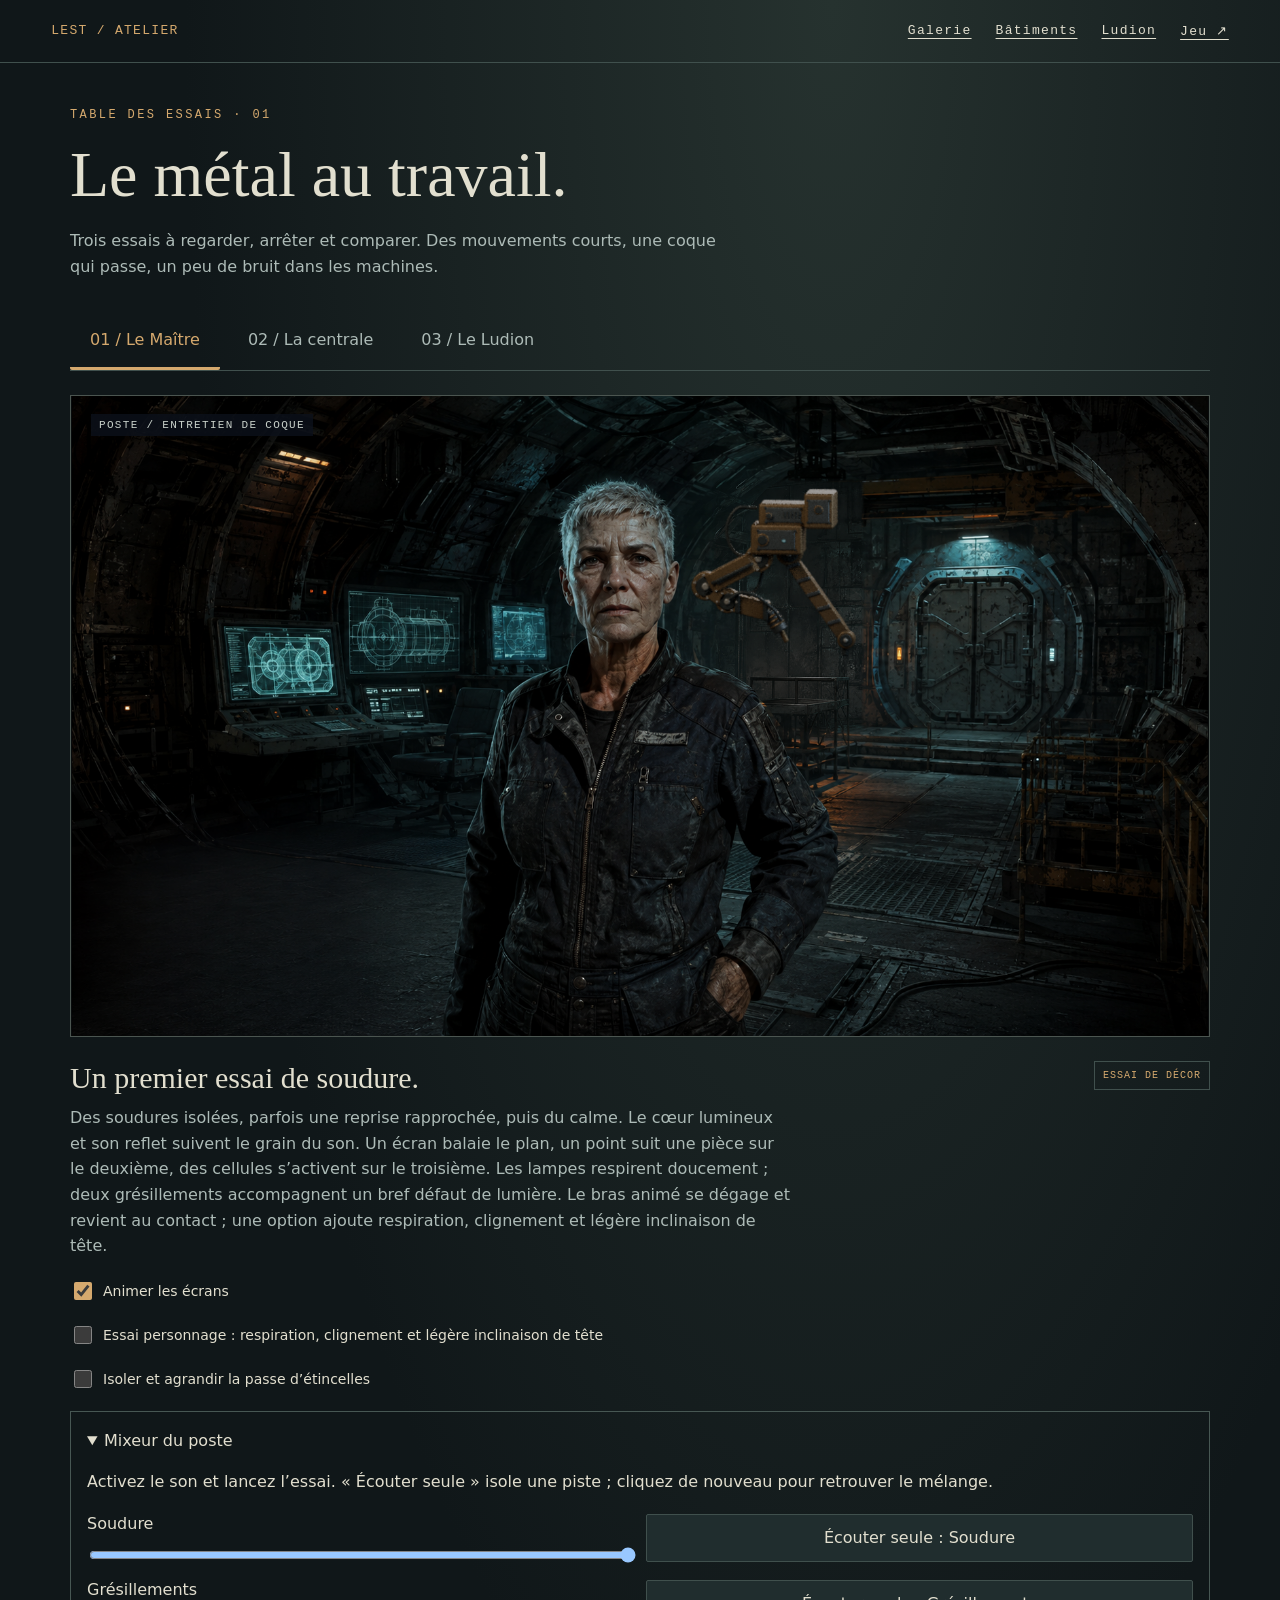
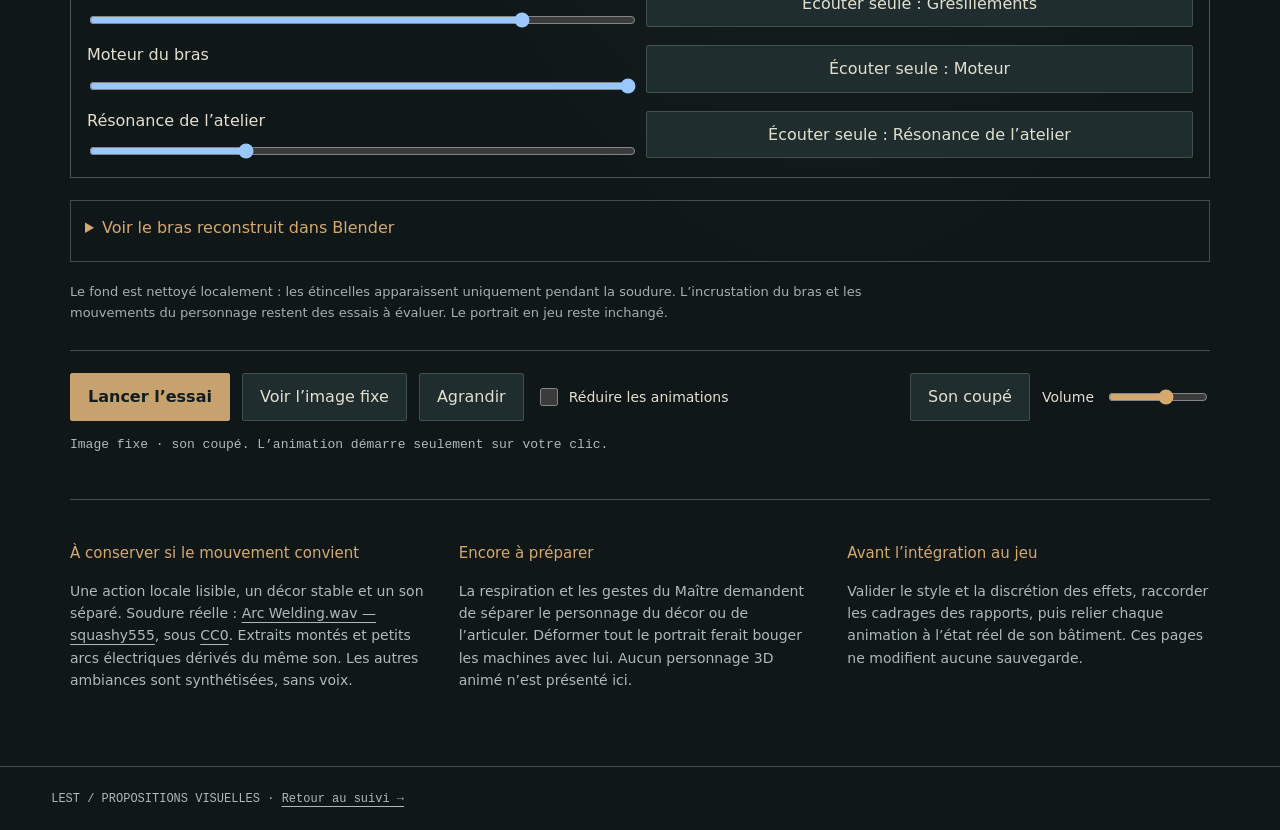
==== commit f1ac90b1: "Publier le fond nettoyé, le bras intégré et le clignement" ====
--- a/animations.html
+++ b/animations.html
@@ -3,9 +3,9 @@
 <body><header><a href="atelier.html">LEST / ATELIER</a><nav aria-label="Navigation"><a href="galerie.html">Galerie</a><a href="modeles.html">Bâtiments</a><a href="ludion.html">Ludion</a><a href="index.html">Jeu ↗</a></nav></header>
 <main><p class="surtitre">TABLE DES ESSAIS · 01</p><h1>Le métal au travail.</h1><p class="introduction">Trois essais à regarder, arrêter et comparer. Des mouvements courts, une coque qui passe, un peu de bruit dans les machines.</p>
 <div class="choix" role="tablist" aria-label="Choisir un essai"><button role="tab" aria-selected="true" aria-controls="maitre" id="onglet-maitre" data-scene="maitre">01 / Le Maître</button><button role="tab" aria-selected="false" aria-controls="centrale" id="onglet-centrale" data-scene="centrale" tabindex="-1">02 / La centrale</button><button role="tab" aria-selected="false" aria-controls="entree" id="onglet-entree" data-scene="entree" tabindex="-1">03 / Le Ludion</button></div>
-<section id="maitre" class="essai" role="tabpanel" aria-labelledby="onglet-maitre"><div class="cadre" id="cadre-maitre"><img id="fond-maitre" src="assets/conseiller-maitre.png" alt="Le Maître devant son établi, bras de soudure derrière son épaule"><canvas id="personnage" width="1672" height="941" aria-hidden="true"></canvas><canvas id="soudure" width="1672" height="941" aria-hidden="true"></canvas><span class="etiquette">POSTE / ENTRETIEN DE COQUE</span><button class="pause-cadre" hidden>Pause</button></div><div class="legende"><div><h2>Un premier essai de soudure.</h2><p>Des soudures isolées, parfois une reprise rapprochée, puis du calme. Le cœur lumineux et son reflet suivent le grain du son. Un écran balaie le plan, un point suit une pièce sur le deuxième, des cellules s’activent sur le troisième. Les lampes respirent doucement ; deux grésillements accompagnent un bref défaut de lumière. Le bras peint reste fixe ; une option permet d’essayer la respiration et une légère inclinaison de tête.</p></div><span class="badge">ESSAI DE DÉCOR</span></div><label class="option"><input id="ecrans-actifs" type="checkbox" checked> Animer les écrans</label><label class="option"><input id="personnage-actif" type="checkbox"> Essai personnage : respiration et légère inclinaison de tête</label><label class="option"><input id="passe-seule" type="checkbox"> Isoler et agrandir la passe d’étincelles</label><details id="mixeur-maitre" open><summary>Mixeur du poste</summary><p>Activez le son et lancez l’essai. « Écouter seule » isole une piste ; cliquez de nouveau pour retrouver le mélange.</p><div class="mixeur"><label>Soudure<input id="mix-soudure" type="range" min="0" max="100" value="100" aria-label="Volume Soudure"></label><button data-solo="soudure" aria-pressed="false">Écouter seule : Soudure</button><label>Grésillements<input id="mix-lampes" type="range" min="0" max="100" value="80" aria-label="Volume Grésillements"></label><button data-solo="lampes" aria-pressed="false">Écouter seule : Grésillements</button><label>Résonance de l’atelier<input id="mix-resonance" type="range" min="0" max="100" value="28" aria-label="Volume Résonance de l’atelier"></label><button data-solo="resonance" aria-pressed="false">Écouter seule : Résonance de l’atelier</button></div></details><details id="bras-etude"><summary>Voir le bras reconstruit dans Blender</summary><div class="bras-apercu"><video id="bras-video" controls muted playsinline loop preload="none" poster="assets/demos/nuit-v01/bras-maitre-repos.png?v=8" data-src="assets/demos/nuit-v01/bras-maitre.mp4?v=8" aria-label="Bras de soudure articulé, proposition Blender"></video><div><h3>Se dégager. Revenir. Souder.</h3><button id="son-bras" aria-pressed="false">Activer le son du bras</button><figure class="reference-bras"><div role="img" aria-label="Détail du bras dans le portrait original"></div><figcaption>Référence dans le portrait</figcaption></figure><p>Retrait rapide, retour franc, approche lente puis torche stable sur la pièce pendant la soudure. Vingt secondes, avec des soudures isolées et une paire rapprochée. Le moteur suit les déplacements ; le crépitement accompagne le contact. Les parties cachées sont interprétées. Ce bras n’est pas encore superposé au décor : il faut d’abord retirer celui qui est peint.</p><a href="assets/demos/nuit-v01/bras-maitre.glb?v=8" download>Télécharger le modèle 3D animé (GLB)</a></div></div></details><p class="limite" id="etat-maitre">La lumière peinte est atténuée entre les impulsions, puis renforcée avec les gerbes. Son nettoyage complet et le remplacement du bras peint restent nécessaires avant intégration. Le portrait en jeu reste inchangé.</p></section>
+<section id="maitre" class="essai" role="tabpanel" aria-labelledby="onglet-maitre"><div class="cadre" id="cadre-maitre"><img id="fond-maitre" src="assets/conseiller-maitre.png" alt="Le Maître devant son établi, bras de soudure derrière son épaule"><canvas id="raccord" width="1672" height="941" aria-hidden="true"></canvas><canvas id="personnage" width="1672" height="941" aria-hidden="true"></canvas><canvas id="soudure" width="1672" height="941" aria-hidden="true"></canvas><span class="etiquette">POSTE / ENTRETIEN DE COQUE</span><button class="pause-cadre" hidden>Pause</button></div><div class="legende"><div><h2>Un premier essai de soudure.</h2><p>Des soudures isolées, parfois une reprise rapprochée, puis du calme. Le cœur lumineux et son reflet suivent le grain du son. Un écran balaie le plan, un point suit une pièce sur le deuxième, des cellules s’activent sur le troisième. Les lampes respirent doucement ; deux grésillements accompagnent un bref défaut de lumière. Le bras animé se dégage et revient au contact ; une option ajoute respiration, clignement et légère inclinaison de tête.</p></div><span class="badge">ESSAI DE DÉCOR</span></div><label class="option"><input id="ecrans-actifs" type="checkbox" checked> Animer les écrans</label><label class="option"><input id="personnage-actif" type="checkbox"> Essai personnage : respiration, clignement et légère inclinaison de tête</label><label class="option"><input id="passe-seule" type="checkbox"> Isoler et agrandir la passe d’étincelles</label><details id="mixeur-maitre" open><summary>Mixeur du poste</summary><p>Activez le son et lancez l’essai. « Écouter seule » isole une piste ; cliquez de nouveau pour retrouver le mélange.</p><div class="mixeur"><label>Soudure<input id="mix-soudure" type="range" min="0" max="100" value="100" aria-label="Volume Soudure"></label><button data-solo="soudure" aria-pressed="false">Écouter seule : Soudure</button><label>Grésillements<input id="mix-lampes" type="range" min="0" max="100" value="80" aria-label="Volume Grésillements"></label><button data-solo="lampes" aria-pressed="false">Écouter seule : Grésillements</button><label>Moteur du bras<input id="mix-moteur" type="range" min="0" max="100" value="100" aria-label="Volume Moteur du bras"></label><button data-solo="moteur" aria-pressed="false">Écouter seule : Moteur</button><label>Résonance de l’atelier<input id="mix-resonance" type="range" min="0" max="100" value="28" aria-label="Volume Résonance de l’atelier"></label><button data-solo="resonance" aria-pressed="false">Écouter seule : Résonance de l’atelier</button></div></details><details id="bras-etude"><summary>Voir le bras reconstruit dans Blender</summary><div class="bras-apercu"><video id="bras-video" controls muted playsinline loop preload="none" poster="assets/demos/nuit-v01/bras-maitre-repos.png?v=9" data-src="assets/demos/nuit-v01/bras-maitre.mp4?v=9" aria-label="Bras de soudure articulé, proposition Blender"></video><div><h3>Se dégager. Revenir. Souder.</h3><button id="son-bras" aria-pressed="false">Activer le son du bras</button><figure class="reference-bras"><div role="img" aria-label="Détail du bras dans le portrait original"></div><figcaption>Référence dans le portrait</figcaption></figure><p>Retrait rapide, retour franc, approche lente puis torche stable sur la pièce pendant la soudure. Vingt secondes, avec des soudures isolées et une paire rapprochée. Le moteur suit les déplacements ; le crépitement accompagne le contact. Les parties cachées sont interprétées. Ce modèle est aussi incrusté dans la scène ci-dessus ; cet aperçu permet de regarder ses articulations séparément.</p><a href="assets/demos/nuit-v01/bras-maitre.glb?v=9" download>Télécharger le modèle 3D animé (GLB)</a></div></div></details><p class="limite" id="etat-maitre">Le fond est nettoyé localement : les étincelles apparaissent uniquement pendant la soudure. L’incrustation du bras et les mouvements du personnage restent des essais à évaluer. Le portrait en jeu reste inchangé.</p></section>
 <section id="centrale" class="essai" role="tabpanel" aria-labelledby="onglet-centrale" hidden><div class="cadre batiment"><img src="assets/demos/nuit-v01/centrale-repos.png" alt="Centrale en acier et bronze, rotor visible dans son carter"><video id="video-centrale" playsinline muted loop preload="none" data-src="assets/demos/nuit-v01/centrale.mp4" aria-label="Boucle de ventilation de la centrale"></video><span class="etiquette">CENTRALE / VENTILATION</span><button class="pause-cadre" hidden>Pause</button></div><div class="legende"><div><h2>Le carter tient. Les pales tournent.</h2><p>Le modèle existant prend son premier mouvement : une ventilation lente, visible au-dessus de la cuve.</p></div><span class="badge">BOUCLE 3D</span></div><p class="limite">L’arrêt est une comparaison visuelle. Cet essai ne commande ni la production ni les stocks du jeu.</p></section>
 <section id="entree" class="essai" role="tabpanel" aria-labelledby="onglet-entree" hidden><div class="cadre"><img src="assets/demos/nuit-v01/entree-repos.png" alt="Estran sous la lumière orange d’Amer"><video id="video-entree" playsinline muted preload="none" data-src="assets/demos/nuit-v01/entree.mp4" aria-label="Essai d’entrée du Ludion, quinze secondes"></video><div id="texte-entree" aria-hidden="true"></div><span class="etiquette">AMER / PREMIÈRE APPROCHE</span><button class="pause-cadre" hidden>Pause</button></div><div class="legende"><div><h2>Du corps lointain aux reprises de coque.</h2><p>Estran, le passage du Ludion, puis une consigne écrite sur le métal. Trois plans, quinze secondes.</p></div><span class="badge">MONTAGE 3D</span></div><label class="option"><input type="checkbox" id="avec-texte"> Afficher des lignes du prologue au centre</label><p class="limite">Texture d’Estran partagée avec l’atlas. Nouveau modèle du Ludion ; matières et mouvement encore à valider. L’ancienne cinématique est conservée dans la galerie.</p></section>
 <div class="commandes"><button id="lecture" class="primaire">Lancer l’essai</button><button id="fixe">Voir l’image fixe</button><button id="plein-ecran">Agrandir</button><label><input type="checkbox" id="reduire"> Réduire les animations</label><div class="son"><button id="son" aria-pressed="false">Son coupé</button><label for="volume">Volume</label><input id="volume" type="range" min="0" max="100" value="60"></div></div><p id="statut" role="status">Image fixe · son coupé. L’animation démarre seulement sur votre clic.</p>
 <div class="bilan"><article><h3>À conserver si le mouvement convient</h3><p>Une action locale lisible, un décor stable et un son séparé. Soudure réelle : <a href="https://freesound.org/people/squashy555/sounds/256915/">Arc Welding.wav — squashy555</a>, sous <a href="https://creativecommons.org/publicdomain/zero/1.0/">CC0</a>. Extraits montés et petits arcs électriques dérivés du même son. Les autres ambiances sont synthétisées, sans voix.</p></article><article><h3>Encore à préparer</h3><p>La respiration et les gestes du Maître demandent de séparer le personnage du décor ou de l’articuler. Déformer tout le portrait ferait bouger les machines avec lui. Aucun personnage 3D animé n’est présenté ici.</p></article><article><h3>Avant l’intégration au jeu</h3><p>Valider le style et la discrétion des effets, raccorder les cadrages des rapports, puis relier chaque animation à l’état réel de son bâtiment. Ces pages ne modifient aucune sauvegarde.</p></article></div>
-</main><footer>LEST / PROPOSITIONS VISUELLES · <a href="atelier.html">Retour au suivi →</a></footer><script src="outils/animations/rythme-maitre.js?v=8"></script><script src="outils/animations/poste-maitre.js?v=5"></script><script src="outils/animations/sons-maitre.js?v=8"></script><script src="outils/animations/mixeur.js?v=5"></script><script src="outils/animations/personnage-maitre.js?v=8"></script><script src="outils/animations/demos.js?v=8"></script></body></html>
+</main><footer>LEST / PROPOSITIONS VISUELLES · <a href="atelier.html">Retour au suivi →</a></footer><script src="outils/animations/rythme-maitre.js?v=9"></script><script src="outils/animations/poste-maitre.js?v=9"></script><script src="outils/animations/sons-maitre.js?v=9"></script><script src="outils/animations/mixeur.js?v=9"></script><script src="outils/animations/personnage-maitre.js?v=9"></script><script src="outils/animations/bras-incruste.js?v=9"></script><script src="outils/animations/raccord-maitre.js?v=9"></script><script src="outils/animations/demos.js?v=9"></script></body></html>
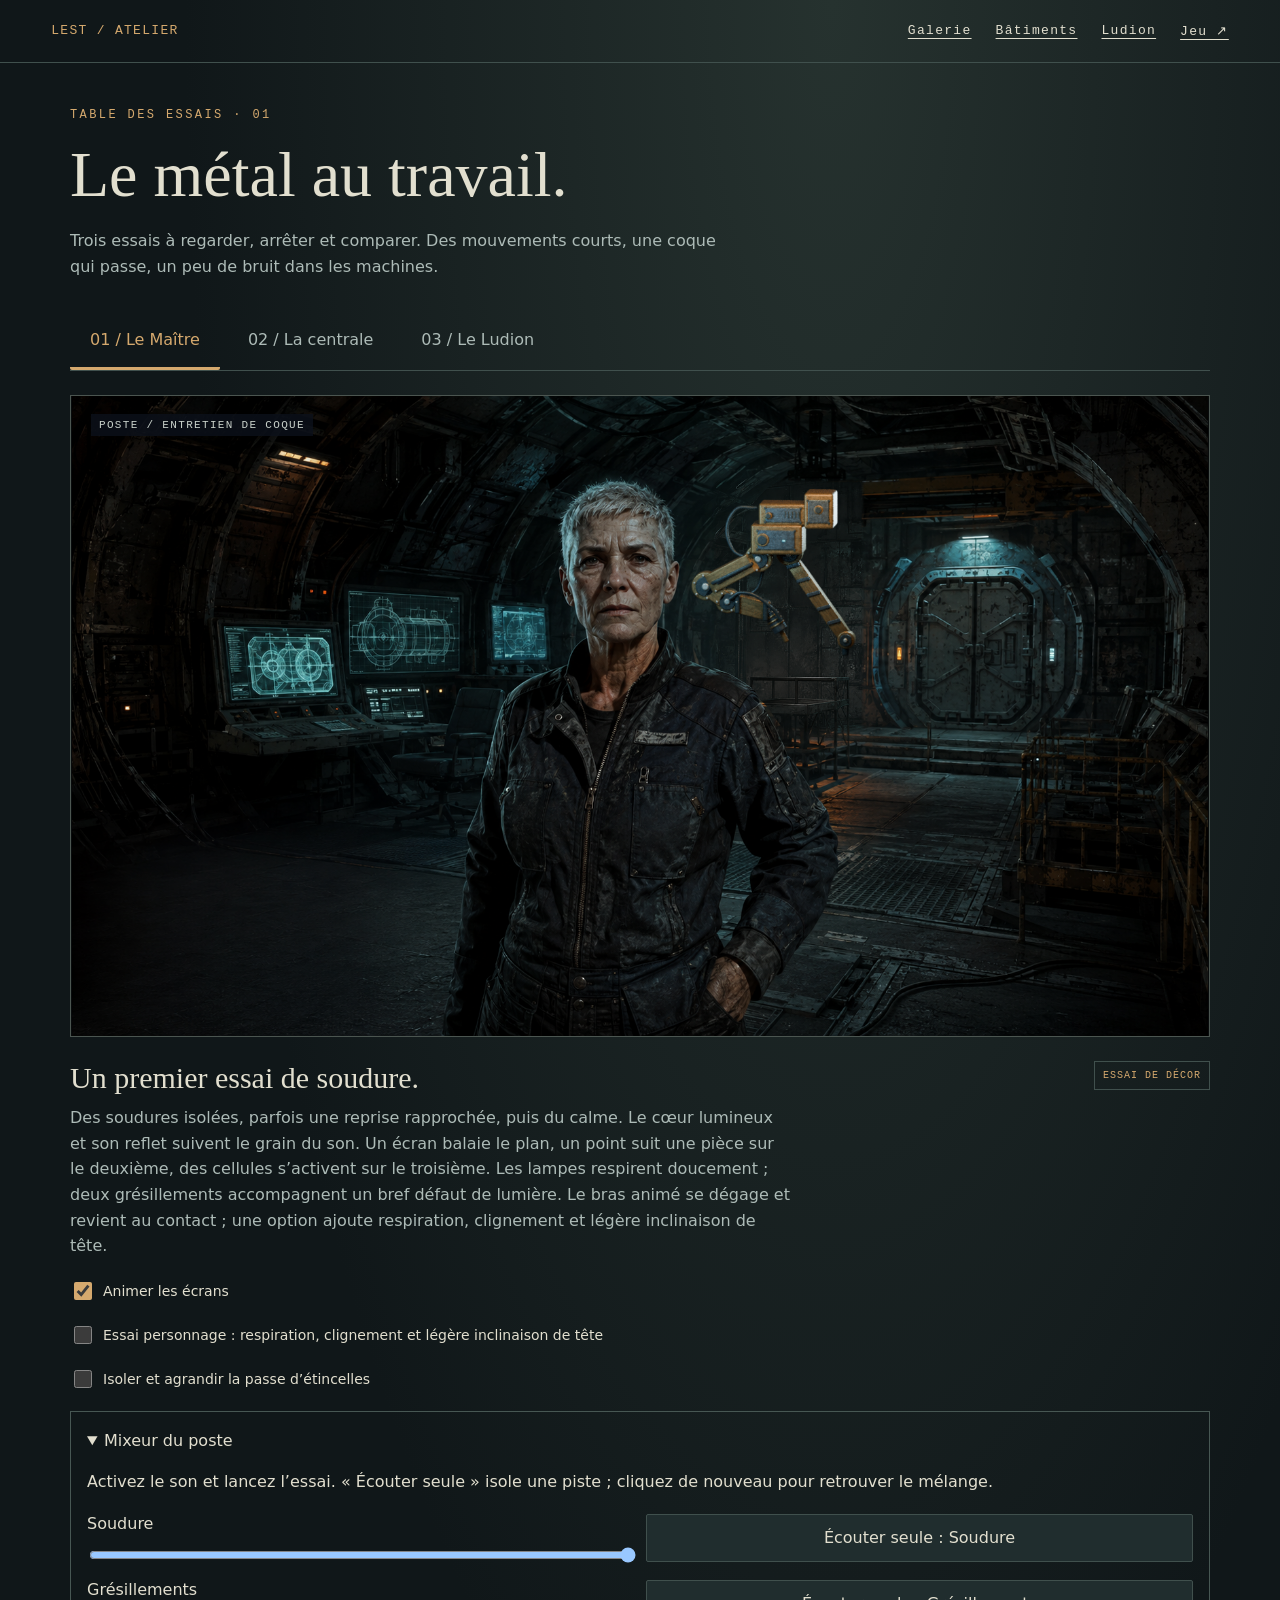
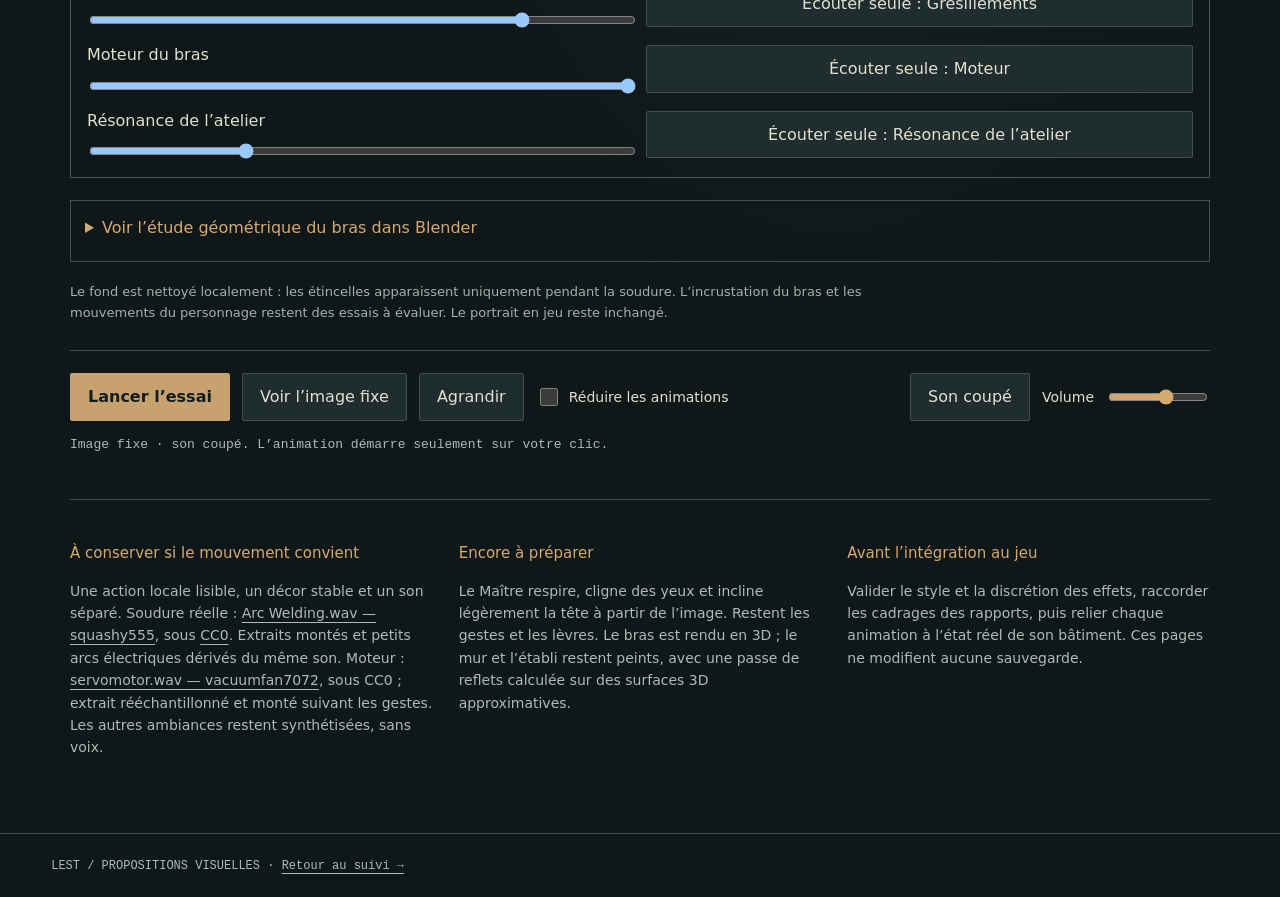
==== commit 593f9e06: "Publier le servomoteur enregistré et l’éclairage du bras" ====
--- a/animations.html
+++ b/animations.html
@@ -3,9 +3,9 @@
 <body><header><a href="atelier.html">LEST / ATELIER</a><nav aria-label="Navigation"><a href="galerie.html">Galerie</a><a href="modeles.html">Bâtiments</a><a href="ludion.html">Ludion</a><a href="index.html">Jeu ↗</a></nav></header>
 <main><p class="surtitre">TABLE DES ESSAIS · 01</p><h1>Le métal au travail.</h1><p class="introduction">Trois essais à regarder, arrêter et comparer. Des mouvements courts, une coque qui passe, un peu de bruit dans les machines.</p>
 <div class="choix" role="tablist" aria-label="Choisir un essai"><button role="tab" aria-selected="true" aria-controls="maitre" id="onglet-maitre" data-scene="maitre">01 / Le Maître</button><button role="tab" aria-selected="false" aria-controls="centrale" id="onglet-centrale" data-scene="centrale" tabindex="-1">02 / La centrale</button><button role="tab" aria-selected="false" aria-controls="entree" id="onglet-entree" data-scene="entree" tabindex="-1">03 / Le Ludion</button></div>
-<section id="maitre" class="essai" role="tabpanel" aria-labelledby="onglet-maitre"><div class="cadre" id="cadre-maitre"><img id="fond-maitre" src="assets/conseiller-maitre.png" alt="Le Maître devant son établi, bras de soudure derrière son épaule"><canvas id="raccord" width="1672" height="941" aria-hidden="true"></canvas><canvas id="personnage" width="1672" height="941" aria-hidden="true"></canvas><canvas id="soudure" width="1672" height="941" aria-hidden="true"></canvas><span class="etiquette">POSTE / ENTRETIEN DE COQUE</span><button class="pause-cadre" hidden>Pause</button></div><div class="legende"><div><h2>Un premier essai de soudure.</h2><p>Des soudures isolées, parfois une reprise rapprochée, puis du calme. Le cœur lumineux et son reflet suivent le grain du son. Un écran balaie le plan, un point suit une pièce sur le deuxième, des cellules s’activent sur le troisième. Les lampes respirent doucement ; deux grésillements accompagnent un bref défaut de lumière. Le bras animé se dégage et revient au contact ; une option ajoute respiration, clignement et légère inclinaison de tête.</p></div><span class="badge">ESSAI DE DÉCOR</span></div><label class="option"><input id="ecrans-actifs" type="checkbox" checked> Animer les écrans</label><label class="option"><input id="personnage-actif" type="checkbox"> Essai personnage : respiration, clignement et légère inclinaison de tête</label><label class="option"><input id="passe-seule" type="checkbox"> Isoler et agrandir la passe d’étincelles</label><details id="mixeur-maitre" open><summary>Mixeur du poste</summary><p>Activez le son et lancez l’essai. « Écouter seule » isole une piste ; cliquez de nouveau pour retrouver le mélange.</p><div class="mixeur"><label>Soudure<input id="mix-soudure" type="range" min="0" max="100" value="100" aria-label="Volume Soudure"></label><button data-solo="soudure" aria-pressed="false">Écouter seule : Soudure</button><label>Grésillements<input id="mix-lampes" type="range" min="0" max="100" value="80" aria-label="Volume Grésillements"></label><button data-solo="lampes" aria-pressed="false">Écouter seule : Grésillements</button><label>Moteur du bras<input id="mix-moteur" type="range" min="0" max="100" value="100" aria-label="Volume Moteur du bras"></label><button data-solo="moteur" aria-pressed="false">Écouter seule : Moteur</button><label>Résonance de l’atelier<input id="mix-resonance" type="range" min="0" max="100" value="28" aria-label="Volume Résonance de l’atelier"></label><button data-solo="resonance" aria-pressed="false">Écouter seule : Résonance de l’atelier</button></div></details><details id="bras-etude"><summary>Voir le bras reconstruit dans Blender</summary><div class="bras-apercu"><video id="bras-video" controls muted playsinline loop preload="none" poster="assets/demos/nuit-v01/bras-maitre-repos.png?v=9" data-src="assets/demos/nuit-v01/bras-maitre.mp4?v=9" aria-label="Bras de soudure articulé, proposition Blender"></video><div><h3>Se dégager. Revenir. Souder.</h3><button id="son-bras" aria-pressed="false">Activer le son du bras</button><figure class="reference-bras"><div role="img" aria-label="Détail du bras dans le portrait original"></div><figcaption>Référence dans le portrait</figcaption></figure><p>Retrait rapide, retour franc, approche lente puis torche stable sur la pièce pendant la soudure. Vingt secondes, avec des soudures isolées et une paire rapprochée. Le moteur suit les déplacements ; le crépitement accompagne le contact. Les parties cachées sont interprétées. Ce modèle est aussi incrusté dans la scène ci-dessus ; cet aperçu permet de regarder ses articulations séparément.</p><a href="assets/demos/nuit-v01/bras-maitre.glb?v=9" download>Télécharger le modèle 3D animé (GLB)</a></div></div></details><p class="limite" id="etat-maitre">Le fond est nettoyé localement : les étincelles apparaissent uniquement pendant la soudure. L’incrustation du bras et les mouvements du personnage restent des essais à évaluer. Le portrait en jeu reste inchangé.</p></section>
+<section id="maitre" class="essai" role="tabpanel" aria-labelledby="onglet-maitre"><div class="cadre" id="cadre-maitre"><img id="fond-maitre" src="assets/conseiller-maitre.png" alt="Le Maître devant son établi, bras de soudure derrière son épaule"><canvas id="raccord" width="1672" height="941" aria-hidden="true"></canvas><canvas id="personnage" width="1672" height="941" aria-hidden="true"></canvas><canvas id="soudure" width="1672" height="941" aria-hidden="true"></canvas><span class="etiquette">POSTE / ENTRETIEN DE COQUE</span><button class="pause-cadre" hidden>Pause</button></div><div class="legende"><div><h2>Un premier essai de soudure.</h2><p>Des soudures isolées, parfois une reprise rapprochée, puis du calme. Le cœur lumineux et son reflet suivent le grain du son. Un écran balaie le plan, un point suit une pièce sur le deuxième, des cellules s’activent sur le troisième. Les lampes respirent doucement ; deux grésillements accompagnent un bref défaut de lumière. Le bras animé se dégage et revient au contact ; une option ajoute respiration, clignement et légère inclinaison de tête.</p></div><span class="badge">ESSAI DE DÉCOR</span></div><label class="option"><input id="ecrans-actifs" type="checkbox" checked> Animer les écrans</label><label class="option"><input id="personnage-actif" type="checkbox"> Essai personnage : respiration, clignement et légère inclinaison de tête</label><label class="option"><input id="passe-seule" type="checkbox"> Isoler et agrandir la passe d’étincelles</label><details id="mixeur-maitre" open><summary>Mixeur du poste</summary><p>Activez le son et lancez l’essai. « Écouter seule » isole une piste ; cliquez de nouveau pour retrouver le mélange.</p><div class="mixeur"><label>Soudure<input id="mix-soudure" type="range" min="0" max="100" value="100" aria-label="Volume Soudure"></label><button data-solo="soudure" aria-pressed="false">Écouter seule : Soudure</button><label>Grésillements<input id="mix-lampes" type="range" min="0" max="100" value="80" aria-label="Volume Grésillements"></label><button data-solo="lampes" aria-pressed="false">Écouter seule : Grésillements</button><label>Moteur du bras<input id="mix-moteur" type="range" min="0" max="100" value="100" aria-label="Volume Moteur du bras"></label><button data-solo="moteur" aria-pressed="false">Écouter seule : Moteur</button><label>Résonance de l’atelier<input id="mix-resonance" type="range" min="0" max="100" value="28" aria-label="Volume Résonance de l’atelier"></label><button data-solo="resonance" aria-pressed="false">Écouter seule : Résonance de l’atelier</button></div></details><details id="bras-etude"><summary>Voir l’étude géométrique du bras dans Blender</summary><div class="bras-apercu"><video id="bras-video" controls muted playsinline loop preload="none" poster="assets/demos/nuit-v01/bras-maitre-repos.png?v=10" data-src="assets/demos/nuit-v01/bras-maitre.mp4?v=10" aria-label="Bras de soudure articulé, proposition Blender"></video><div><h3>Se dégager. Revenir. Souder.</h3><button id="son-bras" aria-pressed="false">Activer le son du bras</button><figure class="reference-bras"><div role="img" aria-label="Détail du bras dans le portrait original"></div><figcaption>Référence dans le portrait</figcaption></figure><p>Retrait rapide, retour franc, approche lente puis torche stable sur la pièce pendant la soudure. Vingt secondes, avec des soudures isolées et une paire rapprochée. Le moteur suit les déplacements ; le crépitement accompagne le contact. Les parties cachées sont interprétées. L’étude ci-contre montre les articulations. La scène ci-dessus utilise désormais des matériaux patinés et un éclairage retravaillé.</p><a href="assets/demos/nuit-v01/bras-maitre.glb?v=10" download>Télécharger l’étude géométrique animée (GLB)</a></div></div></details><p class="limite" id="etat-maitre">Le fond est nettoyé localement : les étincelles apparaissent uniquement pendant la soudure. L’incrustation du bras et les mouvements du personnage restent des essais à évaluer. Le portrait en jeu reste inchangé.</p></section>
 <section id="centrale" class="essai" role="tabpanel" aria-labelledby="onglet-centrale" hidden><div class="cadre batiment"><img src="assets/demos/nuit-v01/centrale-repos.png" alt="Centrale en acier et bronze, rotor visible dans son carter"><video id="video-centrale" playsinline muted loop preload="none" data-src="assets/demos/nuit-v01/centrale.mp4" aria-label="Boucle de ventilation de la centrale"></video><span class="etiquette">CENTRALE / VENTILATION</span><button class="pause-cadre" hidden>Pause</button></div><div class="legende"><div><h2>Le carter tient. Les pales tournent.</h2><p>Le modèle existant prend son premier mouvement : une ventilation lente, visible au-dessus de la cuve.</p></div><span class="badge">BOUCLE 3D</span></div><p class="limite">L’arrêt est une comparaison visuelle. Cet essai ne commande ni la production ni les stocks du jeu.</p></section>
 <section id="entree" class="essai" role="tabpanel" aria-labelledby="onglet-entree" hidden><div class="cadre"><img src="assets/demos/nuit-v01/entree-repos.png" alt="Estran sous la lumière orange d’Amer"><video id="video-entree" playsinline muted preload="none" data-src="assets/demos/nuit-v01/entree.mp4" aria-label="Essai d’entrée du Ludion, quinze secondes"></video><div id="texte-entree" aria-hidden="true"></div><span class="etiquette">AMER / PREMIÈRE APPROCHE</span><button class="pause-cadre" hidden>Pause</button></div><div class="legende"><div><h2>Du corps lointain aux reprises de coque.</h2><p>Estran, le passage du Ludion, puis une consigne écrite sur le métal. Trois plans, quinze secondes.</p></div><span class="badge">MONTAGE 3D</span></div><label class="option"><input type="checkbox" id="avec-texte"> Afficher des lignes du prologue au centre</label><p class="limite">Texture d’Estran partagée avec l’atlas. Nouveau modèle du Ludion ; matières et mouvement encore à valider. L’ancienne cinématique est conservée dans la galerie.</p></section>
 <div class="commandes"><button id="lecture" class="primaire">Lancer l’essai</button><button id="fixe">Voir l’image fixe</button><button id="plein-ecran">Agrandir</button><label><input type="checkbox" id="reduire"> Réduire les animations</label><div class="son"><button id="son" aria-pressed="false">Son coupé</button><label for="volume">Volume</label><input id="volume" type="range" min="0" max="100" value="60"></div></div><p id="statut" role="status">Image fixe · son coupé. L’animation démarre seulement sur votre clic.</p>
-<div class="bilan"><article><h3>À conserver si le mouvement convient</h3><p>Une action locale lisible, un décor stable et un son séparé. Soudure réelle : <a href="https://freesound.org/people/squashy555/sounds/256915/">Arc Welding.wav — squashy555</a>, sous <a href="https://creativecommons.org/publicdomain/zero/1.0/">CC0</a>. Extraits montés et petits arcs électriques dérivés du même son. Les autres ambiances sont synthétisées, sans voix.</p></article><article><h3>Encore à préparer</h3><p>La respiration et les gestes du Maître demandent de séparer le personnage du décor ou de l’articuler. Déformer tout le portrait ferait bouger les machines avec lui. Aucun personnage 3D animé n’est présenté ici.</p></article><article><h3>Avant l’intégration au jeu</h3><p>Valider le style et la discrétion des effets, raccorder les cadrages des rapports, puis relier chaque animation à l’état réel de son bâtiment. Ces pages ne modifient aucune sauvegarde.</p></article></div>
-</main><footer>LEST / PROPOSITIONS VISUELLES · <a href="atelier.html">Retour au suivi →</a></footer><script src="outils/animations/rythme-maitre.js?v=9"></script><script src="outils/animations/poste-maitre.js?v=9"></script><script src="outils/animations/sons-maitre.js?v=9"></script><script src="outils/animations/mixeur.js?v=9"></script><script src="outils/animations/personnage-maitre.js?v=9"></script><script src="outils/animations/bras-incruste.js?v=9"></script><script src="outils/animations/raccord-maitre.js?v=9"></script><script src="outils/animations/demos.js?v=9"></script></body></html>
+<div class="bilan"><article><h3>À conserver si le mouvement convient</h3><p>Une action locale lisible, un décor stable et un son séparé. Soudure réelle : <a href="https://freesound.org/people/squashy555/sounds/256915/">Arc Welding.wav — squashy555</a>, sous <a href="https://creativecommons.org/publicdomain/zero/1.0/">CC0</a>. Extraits montés et petits arcs électriques dérivés du même son. Moteur : <a href="https://freesound.org/people/vacuumfan7072/sounds/264592/">servomotor.wav — vacuumfan7072</a>, sous CC0 ; extrait rééchantillonné et monté suivant les gestes. Les autres ambiances restent synthétisées, sans voix.</p></article><article><h3>Encore à préparer</h3><p>Le Maître respire, cligne des yeux et incline légèrement la tête à partir de l’image. Restent les gestes et les lèvres. Le bras est rendu en 3D ; le mur et l’établi restent peints, avec une passe de reflets calculée sur des surfaces 3D approximatives.</p></article><article><h3>Avant l’intégration au jeu</h3><p>Valider le style et la discrétion des effets, raccorder les cadrages des rapports, puis relier chaque animation à l’état réel de son bâtiment. Ces pages ne modifient aucune sauvegarde.</p></article></div>
+</main><footer>LEST / PROPOSITIONS VISUELLES · <a href="atelier.html">Retour au suivi →</a></footer><script src="outils/animations/rythme-maitre.js?v=10"></script><script src="outils/animations/poste-maitre.js?v=10"></script><script src="outils/animations/sons-maitre.js?v=10"></script><script src="outils/animations/mixeur.js?v=10"></script><script src="outils/animations/personnage-maitre.js?v=10"></script><script src="outils/animations/bras-incruste.js?v=10"></script><script src="outils/animations/raccord-maitre.js?v=10"></script><script src="outils/animations/demos.js?v=10"></script></body></html>
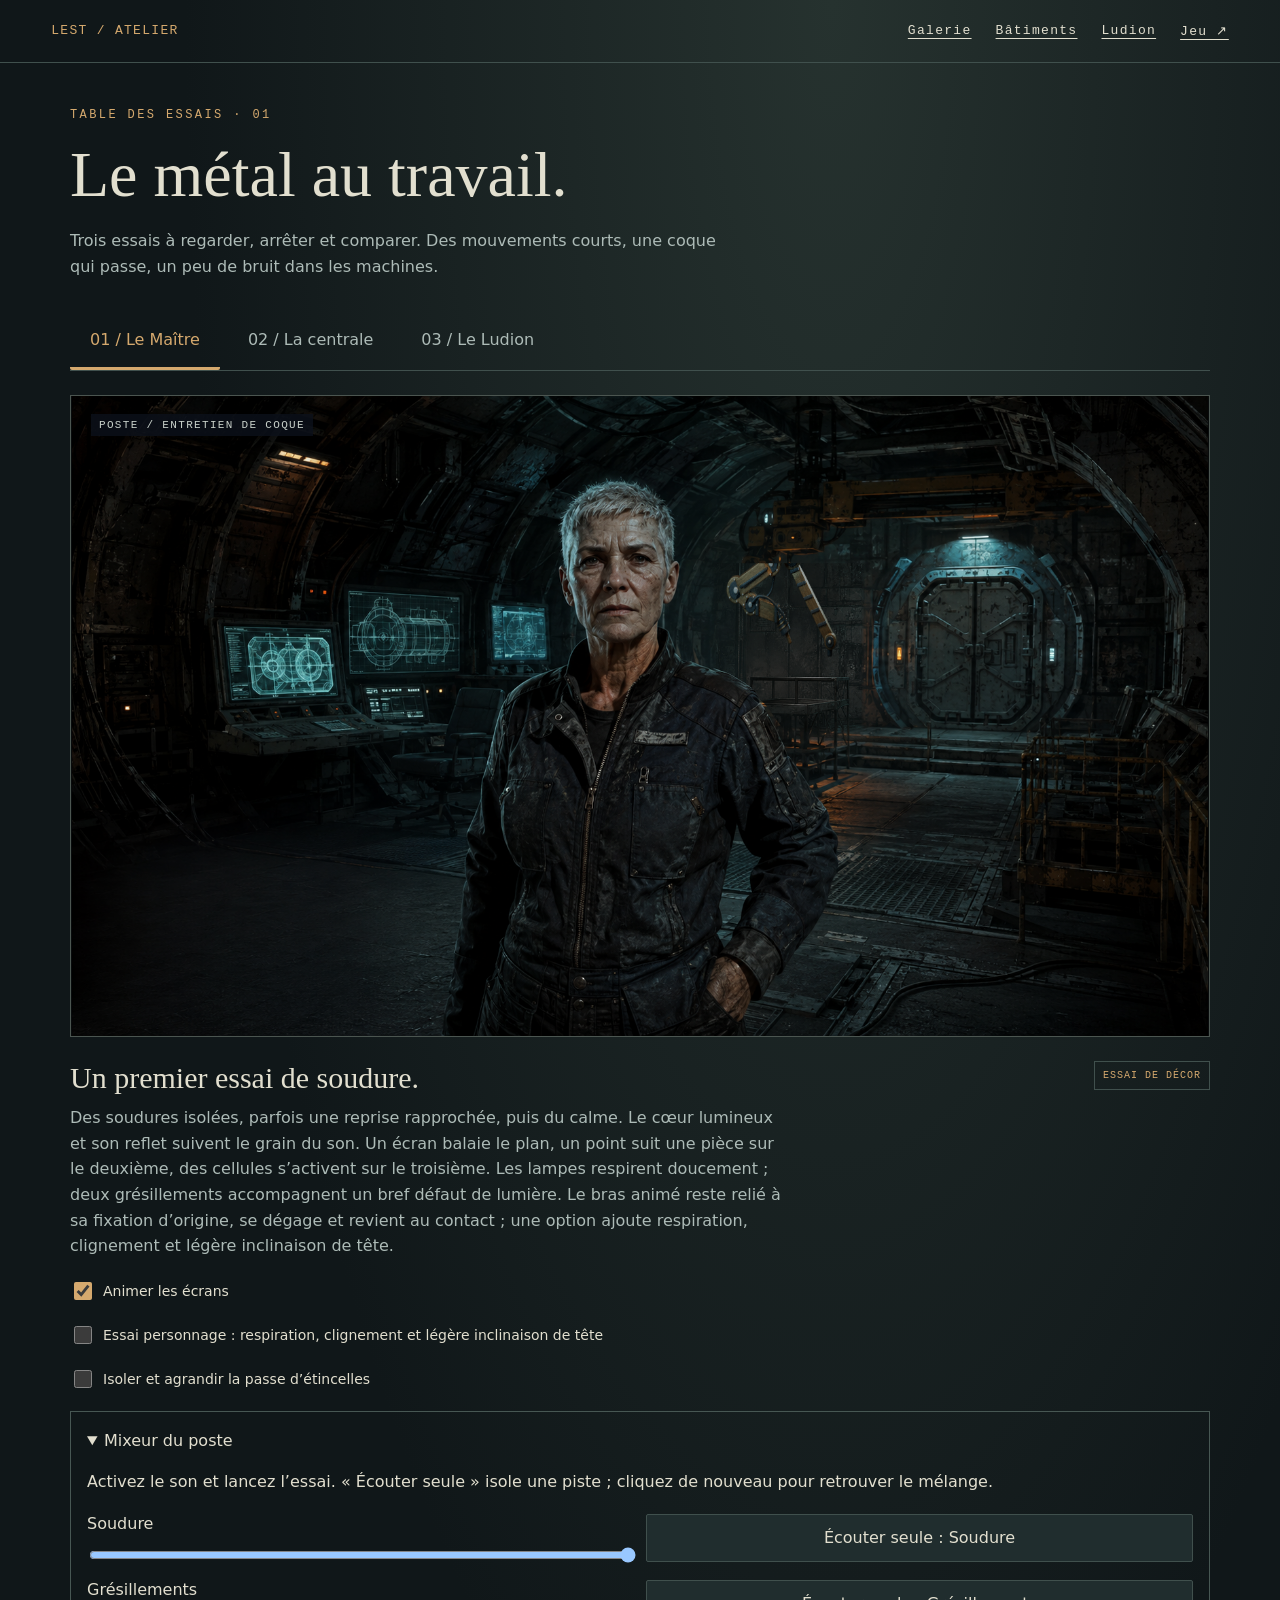
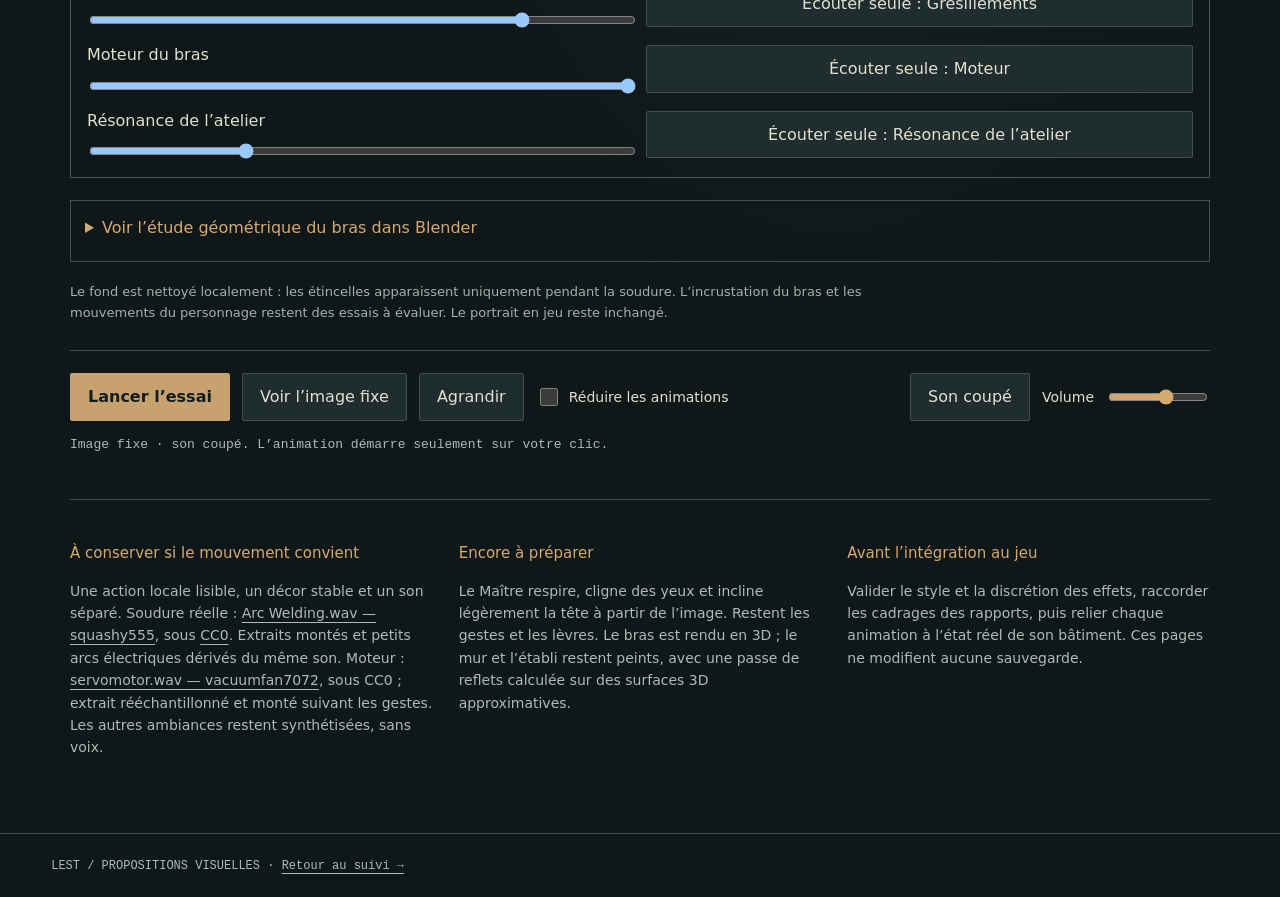
==== commit a9187747: "Rétablir l’ancrage et la perspective du bras" ====
--- a/animations.html
+++ b/animations.html
@@ -3,9 +3,9 @@
 <body><header><a href="atelier.html">LEST / ATELIER</a><nav aria-label="Navigation"><a href="galerie.html">Galerie</a><a href="modeles.html">Bâtiments</a><a href="ludion.html">Ludion</a><a href="index.html">Jeu ↗</a></nav></header>
 <main><p class="surtitre">TABLE DES ESSAIS · 01</p><h1>Le métal au travail.</h1><p class="introduction">Trois essais à regarder, arrêter et comparer. Des mouvements courts, une coque qui passe, un peu de bruit dans les machines.</p>
 <div class="choix" role="tablist" aria-label="Choisir un essai"><button role="tab" aria-selected="true" aria-controls="maitre" id="onglet-maitre" data-scene="maitre">01 / Le Maître</button><button role="tab" aria-selected="false" aria-controls="centrale" id="onglet-centrale" data-scene="centrale" tabindex="-1">02 / La centrale</button><button role="tab" aria-selected="false" aria-controls="entree" id="onglet-entree" data-scene="entree" tabindex="-1">03 / Le Ludion</button></div>
-<section id="maitre" class="essai" role="tabpanel" aria-labelledby="onglet-maitre"><div class="cadre" id="cadre-maitre"><img id="fond-maitre" src="assets/conseiller-maitre.png" alt="Le Maître devant son établi, bras de soudure derrière son épaule"><canvas id="raccord" width="1672" height="941" aria-hidden="true"></canvas><canvas id="personnage" width="1672" height="941" aria-hidden="true"></canvas><canvas id="soudure" width="1672" height="941" aria-hidden="true"></canvas><span class="etiquette">POSTE / ENTRETIEN DE COQUE</span><button class="pause-cadre" hidden>Pause</button></div><div class="legende"><div><h2>Un premier essai de soudure.</h2><p>Des soudures isolées, parfois une reprise rapprochée, puis du calme. Le cœur lumineux et son reflet suivent le grain du son. Un écran balaie le plan, un point suit une pièce sur le deuxième, des cellules s’activent sur le troisième. Les lampes respirent doucement ; deux grésillements accompagnent un bref défaut de lumière. Le bras animé se dégage et revient au contact ; une option ajoute respiration, clignement et légère inclinaison de tête.</p></div><span class="badge">ESSAI DE DÉCOR</span></div><label class="option"><input id="ecrans-actifs" type="checkbox" checked> Animer les écrans</label><label class="option"><input id="personnage-actif" type="checkbox"> Essai personnage : respiration, clignement et légère inclinaison de tête</label><label class="option"><input id="passe-seule" type="checkbox"> Isoler et agrandir la passe d’étincelles</label><details id="mixeur-maitre" open><summary>Mixeur du poste</summary><p>Activez le son et lancez l’essai. « Écouter seule » isole une piste ; cliquez de nouveau pour retrouver le mélange.</p><div class="mixeur"><label>Soudure<input id="mix-soudure" type="range" min="0" max="100" value="100" aria-label="Volume Soudure"></label><button data-solo="soudure" aria-pressed="false">Écouter seule : Soudure</button><label>Grésillements<input id="mix-lampes" type="range" min="0" max="100" value="80" aria-label="Volume Grésillements"></label><button data-solo="lampes" aria-pressed="false">Écouter seule : Grésillements</button><label>Moteur du bras<input id="mix-moteur" type="range" min="0" max="100" value="100" aria-label="Volume Moteur du bras"></label><button data-solo="moteur" aria-pressed="false">Écouter seule : Moteur</button><label>Résonance de l’atelier<input id="mix-resonance" type="range" min="0" max="100" value="28" aria-label="Volume Résonance de l’atelier"></label><button data-solo="resonance" aria-pressed="false">Écouter seule : Résonance de l’atelier</button></div></details><details id="bras-etude"><summary>Voir l’étude géométrique du bras dans Blender</summary><div class="bras-apercu"><video id="bras-video" controls muted playsinline loop preload="none" poster="assets/demos/nuit-v01/bras-maitre-repos.png?v=10" data-src="assets/demos/nuit-v01/bras-maitre.mp4?v=10" aria-label="Bras de soudure articulé, proposition Blender"></video><div><h3>Se dégager. Revenir. Souder.</h3><button id="son-bras" aria-pressed="false">Activer le son du bras</button><figure class="reference-bras"><div role="img" aria-label="Détail du bras dans le portrait original"></div><figcaption>Référence dans le portrait</figcaption></figure><p>Retrait rapide, retour franc, approche lente puis torche stable sur la pièce pendant la soudure. Vingt secondes, avec des soudures isolées et une paire rapprochée. Le moteur suit les déplacements ; le crépitement accompagne le contact. Les parties cachées sont interprétées. L’étude ci-contre montre les articulations. La scène ci-dessus utilise désormais des matériaux patinés et un éclairage retravaillé.</p><a href="assets/demos/nuit-v01/bras-maitre.glb?v=10" download>Télécharger l’étude géométrique animée (GLB)</a></div></div></details><p class="limite" id="etat-maitre">Le fond est nettoyé localement : les étincelles apparaissent uniquement pendant la soudure. L’incrustation du bras et les mouvements du personnage restent des essais à évaluer. Le portrait en jeu reste inchangé.</p></section>
+<section id="maitre" class="essai" role="tabpanel" aria-labelledby="onglet-maitre"><div class="cadre" id="cadre-maitre"><img id="fond-maitre" src="assets/conseiller-maitre.png" alt="Le Maître devant son établi, bras de soudure derrière son épaule"><canvas id="raccord" width="1672" height="941" aria-hidden="true"></canvas><canvas id="personnage" width="1672" height="941" aria-hidden="true"></canvas><canvas id="soudure" width="1672" height="941" aria-hidden="true"></canvas><span class="etiquette">POSTE / ENTRETIEN DE COQUE</span><button class="pause-cadre" hidden>Pause</button></div><div class="legende"><div><h2>Un premier essai de soudure.</h2><p>Des soudures isolées, parfois une reprise rapprochée, puis du calme. Le cœur lumineux et son reflet suivent le grain du son. Un écran balaie le plan, un point suit une pièce sur le deuxième, des cellules s’activent sur le troisième. Les lampes respirent doucement ; deux grésillements accompagnent un bref défaut de lumière. Le bras animé reste relié à sa fixation d’origine, se dégage et revient au contact ; une option ajoute respiration, clignement et légère inclinaison de tête.</p></div><span class="badge">ESSAI DE DÉCOR</span></div><label class="option"><input id="ecrans-actifs" type="checkbox" checked> Animer les écrans</label><label class="option"><input id="personnage-actif" type="checkbox"> Essai personnage : respiration, clignement et légère inclinaison de tête</label><label class="option"><input id="passe-seule" type="checkbox"> Isoler et agrandir la passe d’étincelles</label><details id="mixeur-maitre" open><summary>Mixeur du poste</summary><p>Activez le son et lancez l’essai. « Écouter seule » isole une piste ; cliquez de nouveau pour retrouver le mélange.</p><div class="mixeur"><label>Soudure<input id="mix-soudure" type="range" min="0" max="100" value="100" aria-label="Volume Soudure"></label><button data-solo="soudure" aria-pressed="false">Écouter seule : Soudure</button><label>Grésillements<input id="mix-lampes" type="range" min="0" max="100" value="80" aria-label="Volume Grésillements"></label><button data-solo="lampes" aria-pressed="false">Écouter seule : Grésillements</button><label>Moteur du bras<input id="mix-moteur" type="range" min="0" max="100" value="100" aria-label="Volume Moteur du bras"></label><button data-solo="moteur" aria-pressed="false">Écouter seule : Moteur</button><label>Résonance de l’atelier<input id="mix-resonance" type="range" min="0" max="100" value="28" aria-label="Volume Résonance de l’atelier"></label><button data-solo="resonance" aria-pressed="false">Écouter seule : Résonance de l’atelier</button></div></details><details id="bras-etude"><summary>Voir l’étude géométrique du bras dans Blender</summary><div class="bras-apercu"><video id="bras-video" controls muted playsinline loop preload="none" poster="assets/demos/nuit-v01/bras-maitre-repos.png?v=11" data-src="assets/demos/nuit-v01/bras-maitre.mp4?v=11" aria-label="Bras de soudure articulé, proposition Blender"></video><div><h3>Se dégager. Revenir. Souder.</h3><button id="son-bras" aria-pressed="false">Activer le son du bras</button><figure class="reference-bras"><div role="img" aria-label="Détail du bras dans le portrait original"></div><figcaption>Référence dans le portrait</figcaption></figure><p>Retrait rapide, retour franc, approche lente puis torche stable sur la pièce pendant la soudure. Vingt secondes, avec des soudures isolées et une paire rapprochée. Le moteur suit les déplacements ; le crépitement accompagne le contact. Les parties cachées sont interprétées. L’étude ci-contre montre les articulations. La scène ci-dessus utilise désormais des matériaux patinés et un éclairage retravaillé.</p><a href="assets/demos/nuit-v01/bras-maitre.glb?v=11" download>Télécharger l’étude géométrique animée (GLB)</a></div></div></details><p class="limite" id="etat-maitre">Le fond est nettoyé localement : les étincelles apparaissent uniquement pendant la soudure. L’incrustation du bras et les mouvements du personnage restent des essais à évaluer. Le portrait en jeu reste inchangé.</p></section>
 <section id="centrale" class="essai" role="tabpanel" aria-labelledby="onglet-centrale" hidden><div class="cadre batiment"><img src="assets/demos/nuit-v01/centrale-repos.png" alt="Centrale en acier et bronze, rotor visible dans son carter"><video id="video-centrale" playsinline muted loop preload="none" data-src="assets/demos/nuit-v01/centrale.mp4" aria-label="Boucle de ventilation de la centrale"></video><span class="etiquette">CENTRALE / VENTILATION</span><button class="pause-cadre" hidden>Pause</button></div><div class="legende"><div><h2>Le carter tient. Les pales tournent.</h2><p>Le modèle existant prend son premier mouvement : une ventilation lente, visible au-dessus de la cuve.</p></div><span class="badge">BOUCLE 3D</span></div><p class="limite">L’arrêt est une comparaison visuelle. Cet essai ne commande ni la production ni les stocks du jeu.</p></section>
 <section id="entree" class="essai" role="tabpanel" aria-labelledby="onglet-entree" hidden><div class="cadre"><img src="assets/demos/nuit-v01/entree-repos.png" alt="Estran sous la lumière orange d’Amer"><video id="video-entree" playsinline muted preload="none" data-src="assets/demos/nuit-v01/entree.mp4" aria-label="Essai d’entrée du Ludion, quinze secondes"></video><div id="texte-entree" aria-hidden="true"></div><span class="etiquette">AMER / PREMIÈRE APPROCHE</span><button class="pause-cadre" hidden>Pause</button></div><div class="legende"><div><h2>Du corps lointain aux reprises de coque.</h2><p>Estran, le passage du Ludion, puis une consigne écrite sur le métal. Trois plans, quinze secondes.</p></div><span class="badge">MONTAGE 3D</span></div><label class="option"><input type="checkbox" id="avec-texte"> Afficher des lignes du prologue au centre</label><p class="limite">Texture d’Estran partagée avec l’atlas. Nouveau modèle du Ludion ; matières et mouvement encore à valider. L’ancienne cinématique est conservée dans la galerie.</p></section>
 <div class="commandes"><button id="lecture" class="primaire">Lancer l’essai</button><button id="fixe">Voir l’image fixe</button><button id="plein-ecran">Agrandir</button><label><input type="checkbox" id="reduire"> Réduire les animations</label><div class="son"><button id="son" aria-pressed="false">Son coupé</button><label for="volume">Volume</label><input id="volume" type="range" min="0" max="100" value="60"></div></div><p id="statut" role="status">Image fixe · son coupé. L’animation démarre seulement sur votre clic.</p>
 <div class="bilan"><article><h3>À conserver si le mouvement convient</h3><p>Une action locale lisible, un décor stable et un son séparé. Soudure réelle : <a href="https://freesound.org/people/squashy555/sounds/256915/">Arc Welding.wav — squashy555</a>, sous <a href="https://creativecommons.org/publicdomain/zero/1.0/">CC0</a>. Extraits montés et petits arcs électriques dérivés du même son. Moteur : <a href="https://freesound.org/people/vacuumfan7072/sounds/264592/">servomotor.wav — vacuumfan7072</a>, sous CC0 ; extrait rééchantillonné et monté suivant les gestes. Les autres ambiances restent synthétisées, sans voix.</p></article><article><h3>Encore à préparer</h3><p>Le Maître respire, cligne des yeux et incline légèrement la tête à partir de l’image. Restent les gestes et les lèvres. Le bras est rendu en 3D ; le mur et l’établi restent peints, avec une passe de reflets calculée sur des surfaces 3D approximatives.</p></article><article><h3>Avant l’intégration au jeu</h3><p>Valider le style et la discrétion des effets, raccorder les cadrages des rapports, puis relier chaque animation à l’état réel de son bâtiment. Ces pages ne modifient aucune sauvegarde.</p></article></div>
-</main><footer>LEST / PROPOSITIONS VISUELLES · <a href="atelier.html">Retour au suivi →</a></footer><script src="outils/animations/rythme-maitre.js?v=10"></script><script src="outils/animations/poste-maitre.js?v=10"></script><script src="outils/animations/sons-maitre.js?v=10"></script><script src="outils/animations/mixeur.js?v=10"></script><script src="outils/animations/personnage-maitre.js?v=10"></script><script src="outils/animations/bras-incruste.js?v=10"></script><script src="outils/animations/raccord-maitre.js?v=10"></script><script src="outils/animations/demos.js?v=10"></script></body></html>
+</main><footer>LEST / PROPOSITIONS VISUELLES · <a href="atelier.html">Retour au suivi →</a></footer><script src="outils/animations/rythme-maitre.js?v=11"></script><script src="outils/animations/poste-maitre.js?v=11"></script><script src="outils/animations/sons-maitre.js?v=11"></script><script src="outils/animations/mixeur.js?v=11"></script><script src="outils/animations/personnage-maitre.js?v=11"></script><script src="outils/animations/bras-incruste.js?v=11"></script><script src="outils/animations/raccord-maitre.js?v=11"></script><script src="outils/animations/demos.js?v=11"></script></body></html>
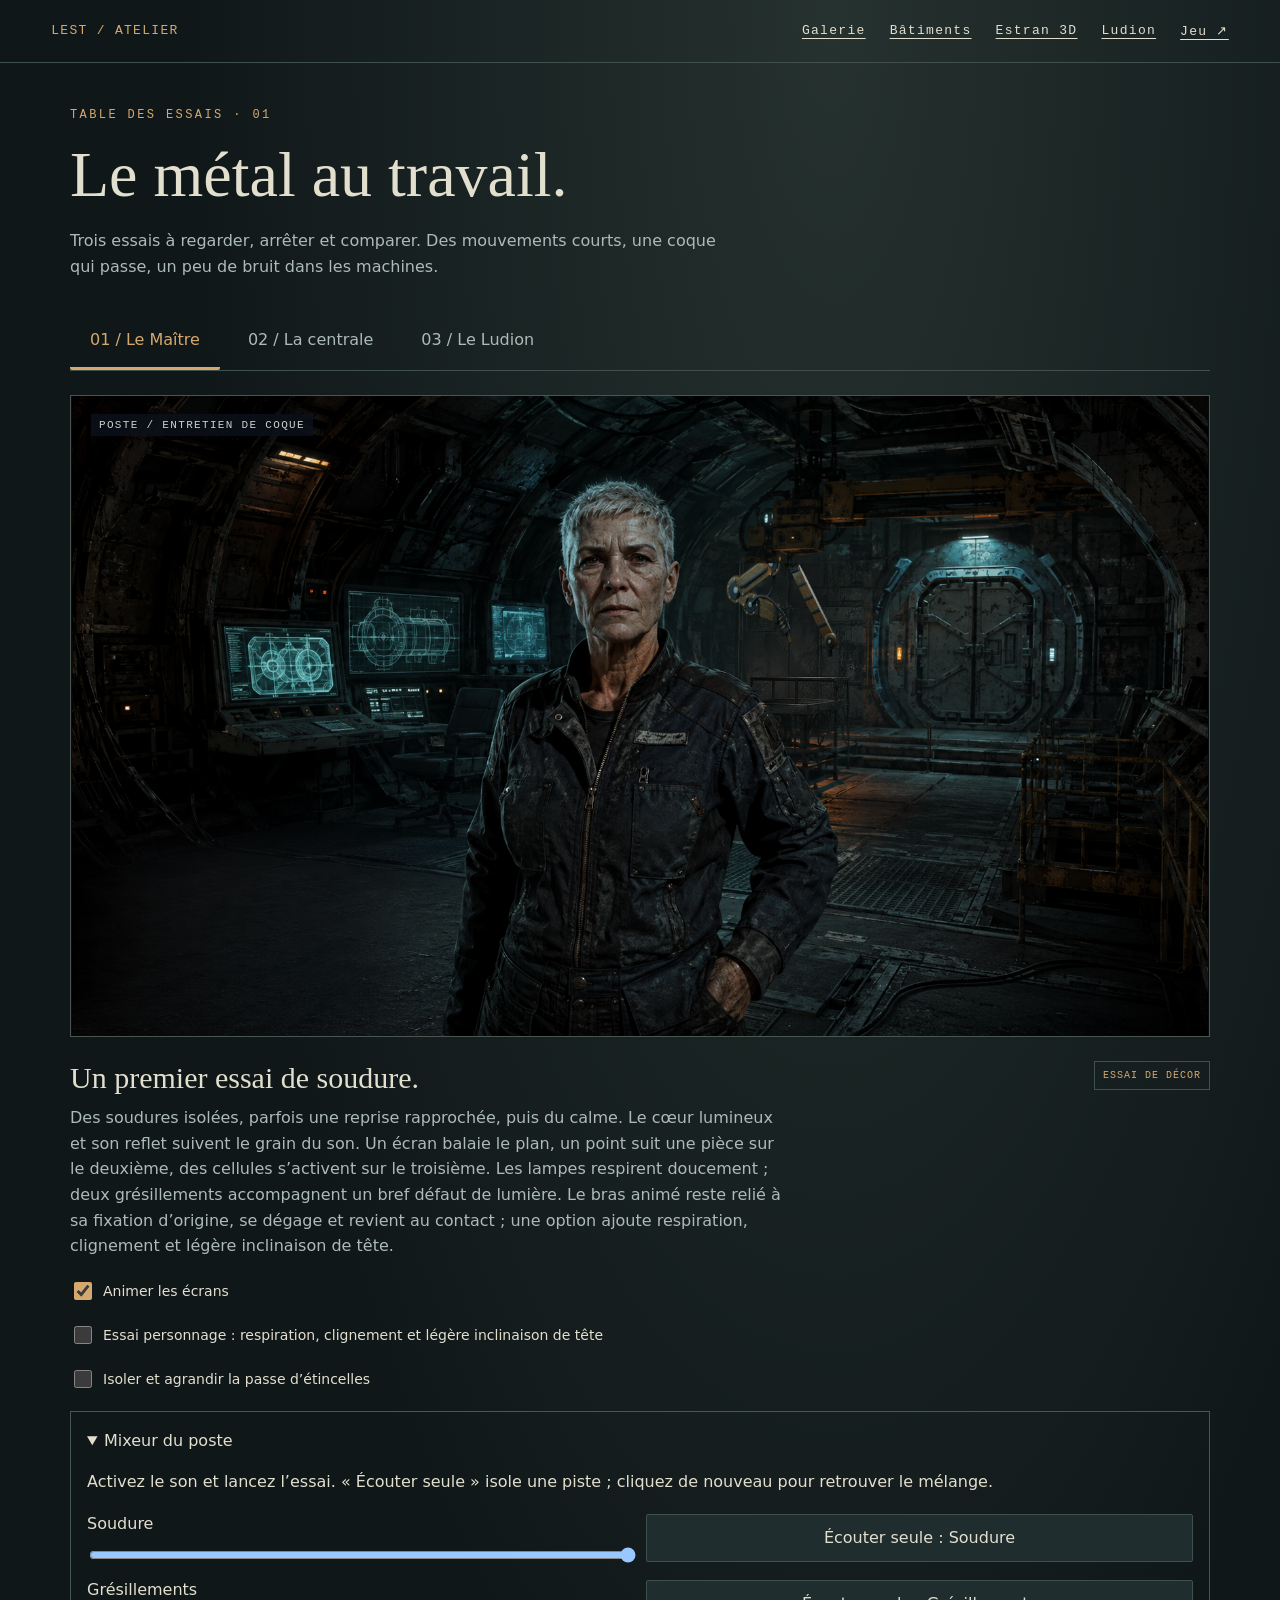
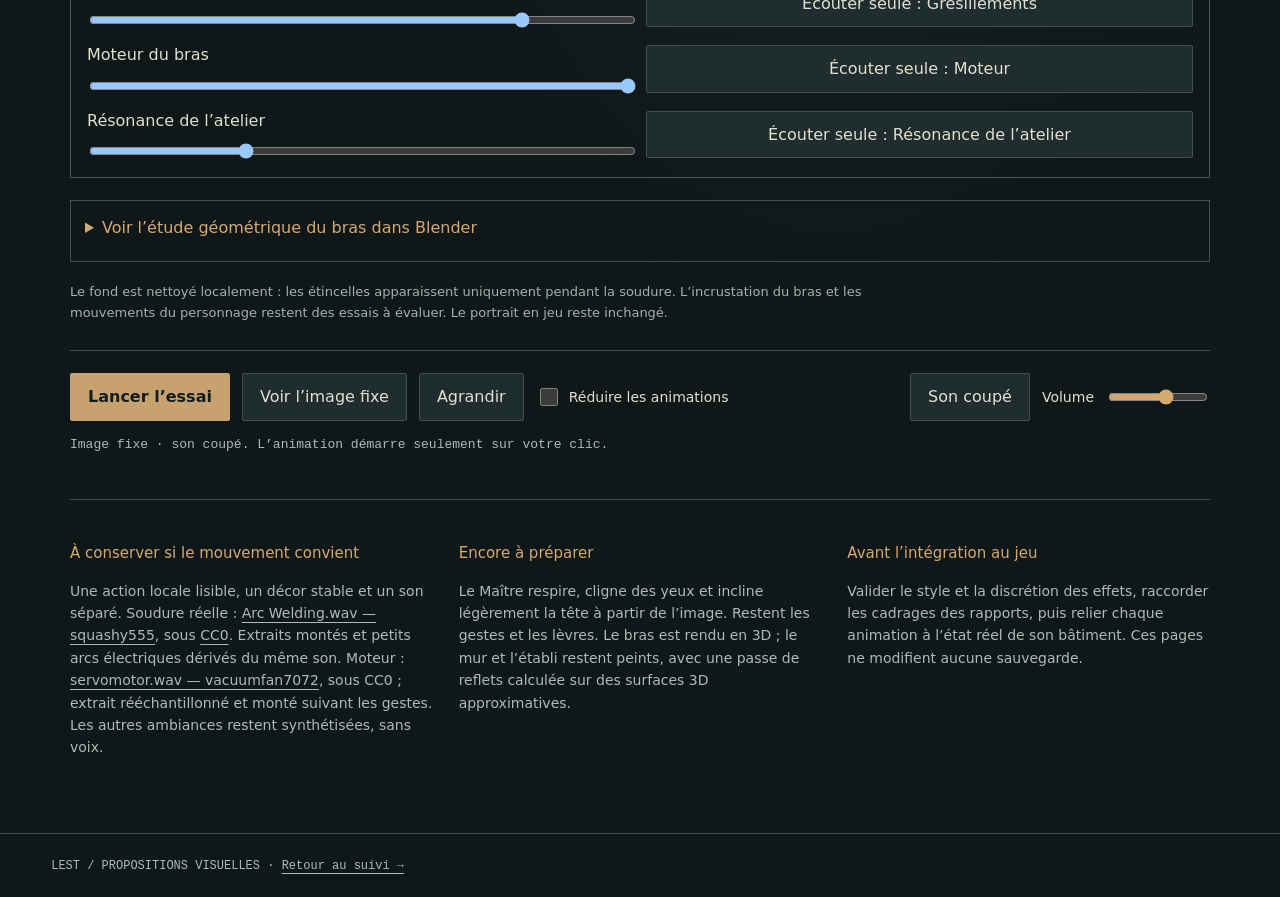
==== commit 6d44b493: "Publier la première démo isométrique d’Estran" ====
--- a/animations.html
+++ b/animations.html
@@ -1,6 +1,6 @@
 <!doctype html>
 <html lang="fr"><head><meta charset="utf-8"><meta name="viewport" content="width=device-width,initial-scale=1"><title>LEST — essais en mouvement</title><link rel="stylesheet" href="outils/animations/demos.css"></head>
-<body><header><a href="atelier.html">LEST / ATELIER</a><nav aria-label="Navigation"><a href="galerie.html">Galerie</a><a href="modeles.html">Bâtiments</a><a href="ludion.html">Ludion</a><a href="index.html">Jeu ↗</a></nav></header>
+<body><header><a href="atelier.html">LEST / ATELIER</a><nav aria-label="Navigation"><a href="galerie.html">Galerie</a><a href="modeles.html">Bâtiments</a><a href="estran-demo.html">Estran 3D</a><a href="ludion.html">Ludion</a><a href="index.html">Jeu ↗</a></nav></header>
 <main><p class="surtitre">TABLE DES ESSAIS · 01</p><h1>Le métal au travail.</h1><p class="introduction">Trois essais à regarder, arrêter et comparer. Des mouvements courts, une coque qui passe, un peu de bruit dans les machines.</p>
 <div class="choix" role="tablist" aria-label="Choisir un essai"><button role="tab" aria-selected="true" aria-controls="maitre" id="onglet-maitre" data-scene="maitre">01 / Le Maître</button><button role="tab" aria-selected="false" aria-controls="centrale" id="onglet-centrale" data-scene="centrale" tabindex="-1">02 / La centrale</button><button role="tab" aria-selected="false" aria-controls="entree" id="onglet-entree" data-scene="entree" tabindex="-1">03 / Le Ludion</button></div>
 <section id="maitre" class="essai" role="tabpanel" aria-labelledby="onglet-maitre"><div class="cadre" id="cadre-maitre"><img id="fond-maitre" src="assets/conseiller-maitre.png" alt="Le Maître devant son établi, bras de soudure derrière son épaule"><canvas id="raccord" width="1672" height="941" aria-hidden="true"></canvas><canvas id="personnage" width="1672" height="941" aria-hidden="true"></canvas><canvas id="soudure" width="1672" height="941" aria-hidden="true"></canvas><span class="etiquette">POSTE / ENTRETIEN DE COQUE</span><button class="pause-cadre" hidden>Pause</button></div><div class="legende"><div><h2>Un premier essai de soudure.</h2><p>Des soudures isolées, parfois une reprise rapprochée, puis du calme. Le cœur lumineux et son reflet suivent le grain du son. Un écran balaie le plan, un point suit une pièce sur le deuxième, des cellules s’activent sur le troisième. Les lampes respirent doucement ; deux grésillements accompagnent un bref défaut de lumière. Le bras animé reste relié à sa fixation d’origine, se dégage et revient au contact ; une option ajoute respiration, clignement et légère inclinaison de tête.</p></div><span class="badge">ESSAI DE DÉCOR</span></div><label class="option"><input id="ecrans-actifs" type="checkbox" checked> Animer les écrans</label><label class="option"><input id="personnage-actif" type="checkbox"> Essai personnage : respiration, clignement et légère inclinaison de tête</label><label class="option"><input id="passe-seule" type="checkbox"> Isoler et agrandir la passe d’étincelles</label><details id="mixeur-maitre" open><summary>Mixeur du poste</summary><p>Activez le son et lancez l’essai. « Écouter seule » isole une piste ; cliquez de nouveau pour retrouver le mélange.</p><div class="mixeur"><label>Soudure<input id="mix-soudure" type="range" min="0" max="100" value="100" aria-label="Volume Soudure"></label><button data-solo="soudure" aria-pressed="false">Écouter seule : Soudure</button><label>Grésillements<input id="mix-lampes" type="range" min="0" max="100" value="80" aria-label="Volume Grésillements"></label><button data-solo="lampes" aria-pressed="false">Écouter seule : Grésillements</button><label>Moteur du bras<input id="mix-moteur" type="range" min="0" max="100" value="100" aria-label="Volume Moteur du bras"></label><button data-solo="moteur" aria-pressed="false">Écouter seule : Moteur</button><label>Résonance de l’atelier<input id="mix-resonance" type="range" min="0" max="100" value="28" aria-label="Volume Résonance de l’atelier"></label><button data-solo="resonance" aria-pressed="false">Écouter seule : Résonance de l’atelier</button></div></details><details id="bras-etude"><summary>Voir l’étude géométrique du bras dans Blender</summary><div class="bras-apercu"><video id="bras-video" controls muted playsinline loop preload="none" poster="assets/demos/nuit-v01/bras-maitre-repos.png?v=11" data-src="assets/demos/nuit-v01/bras-maitre.mp4?v=11" aria-label="Bras de soudure articulé, proposition Blender"></video><div><h3>Se dégager. Revenir. Souder.</h3><button id="son-bras" aria-pressed="false">Activer le son du bras</button><figure class="reference-bras"><div role="img" aria-label="Détail du bras dans le portrait original"></div><figcaption>Référence dans le portrait</figcaption></figure><p>Retrait rapide, retour franc, approche lente puis torche stable sur la pièce pendant la soudure. Vingt secondes, avec des soudures isolées et une paire rapprochée. Le moteur suit les déplacements ; le crépitement accompagne le contact. Les parties cachées sont interprétées. L’étude ci-contre montre les articulations. La scène ci-dessus utilise désormais des matériaux patinés et un éclairage retravaillé.</p><a href="assets/demos/nuit-v01/bras-maitre.glb?v=11" download>Télécharger l’étude géométrique animée (GLB)</a></div></div></details><p class="limite" id="etat-maitre">Le fond est nettoyé localement : les étincelles apparaissent uniquement pendant la soudure. L’incrustation du bras et les mouvements du personnage restent des essais à évaluer. Le portrait en jeu reste inchangé.</p></section>
